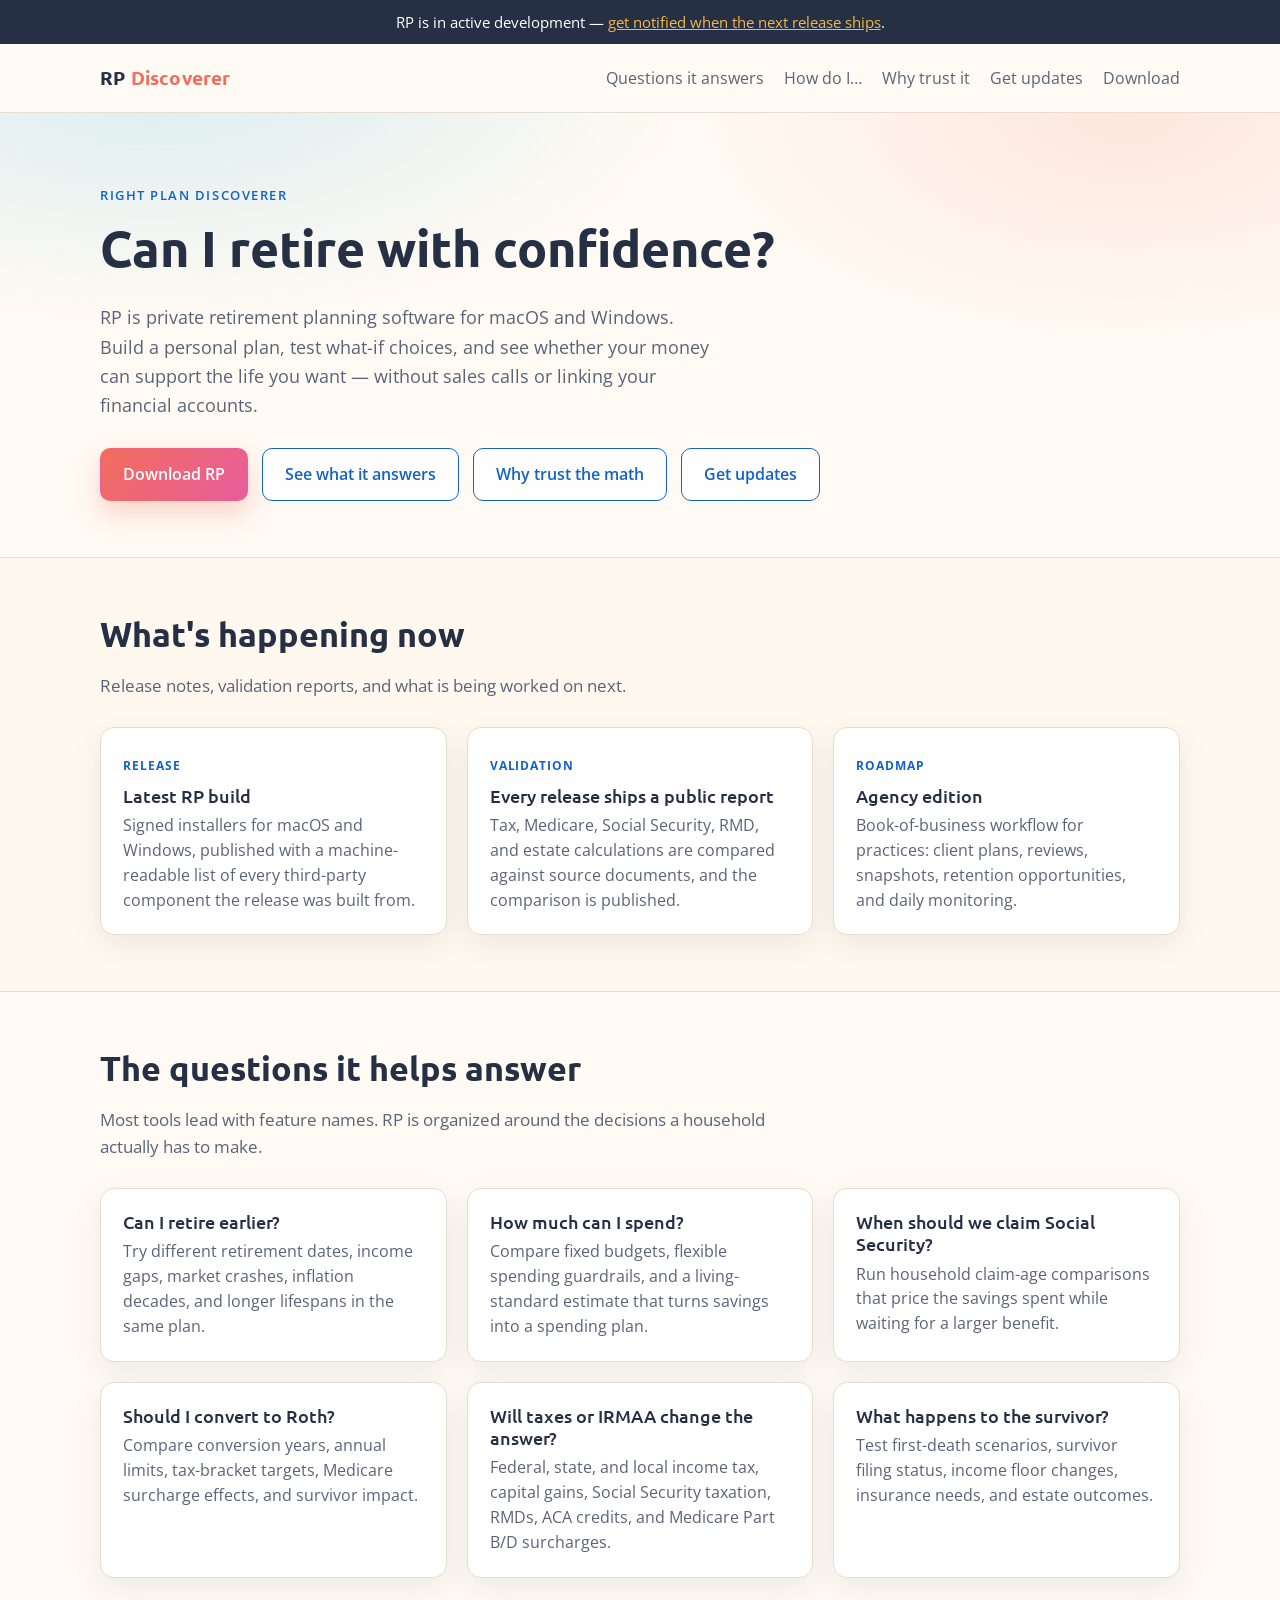
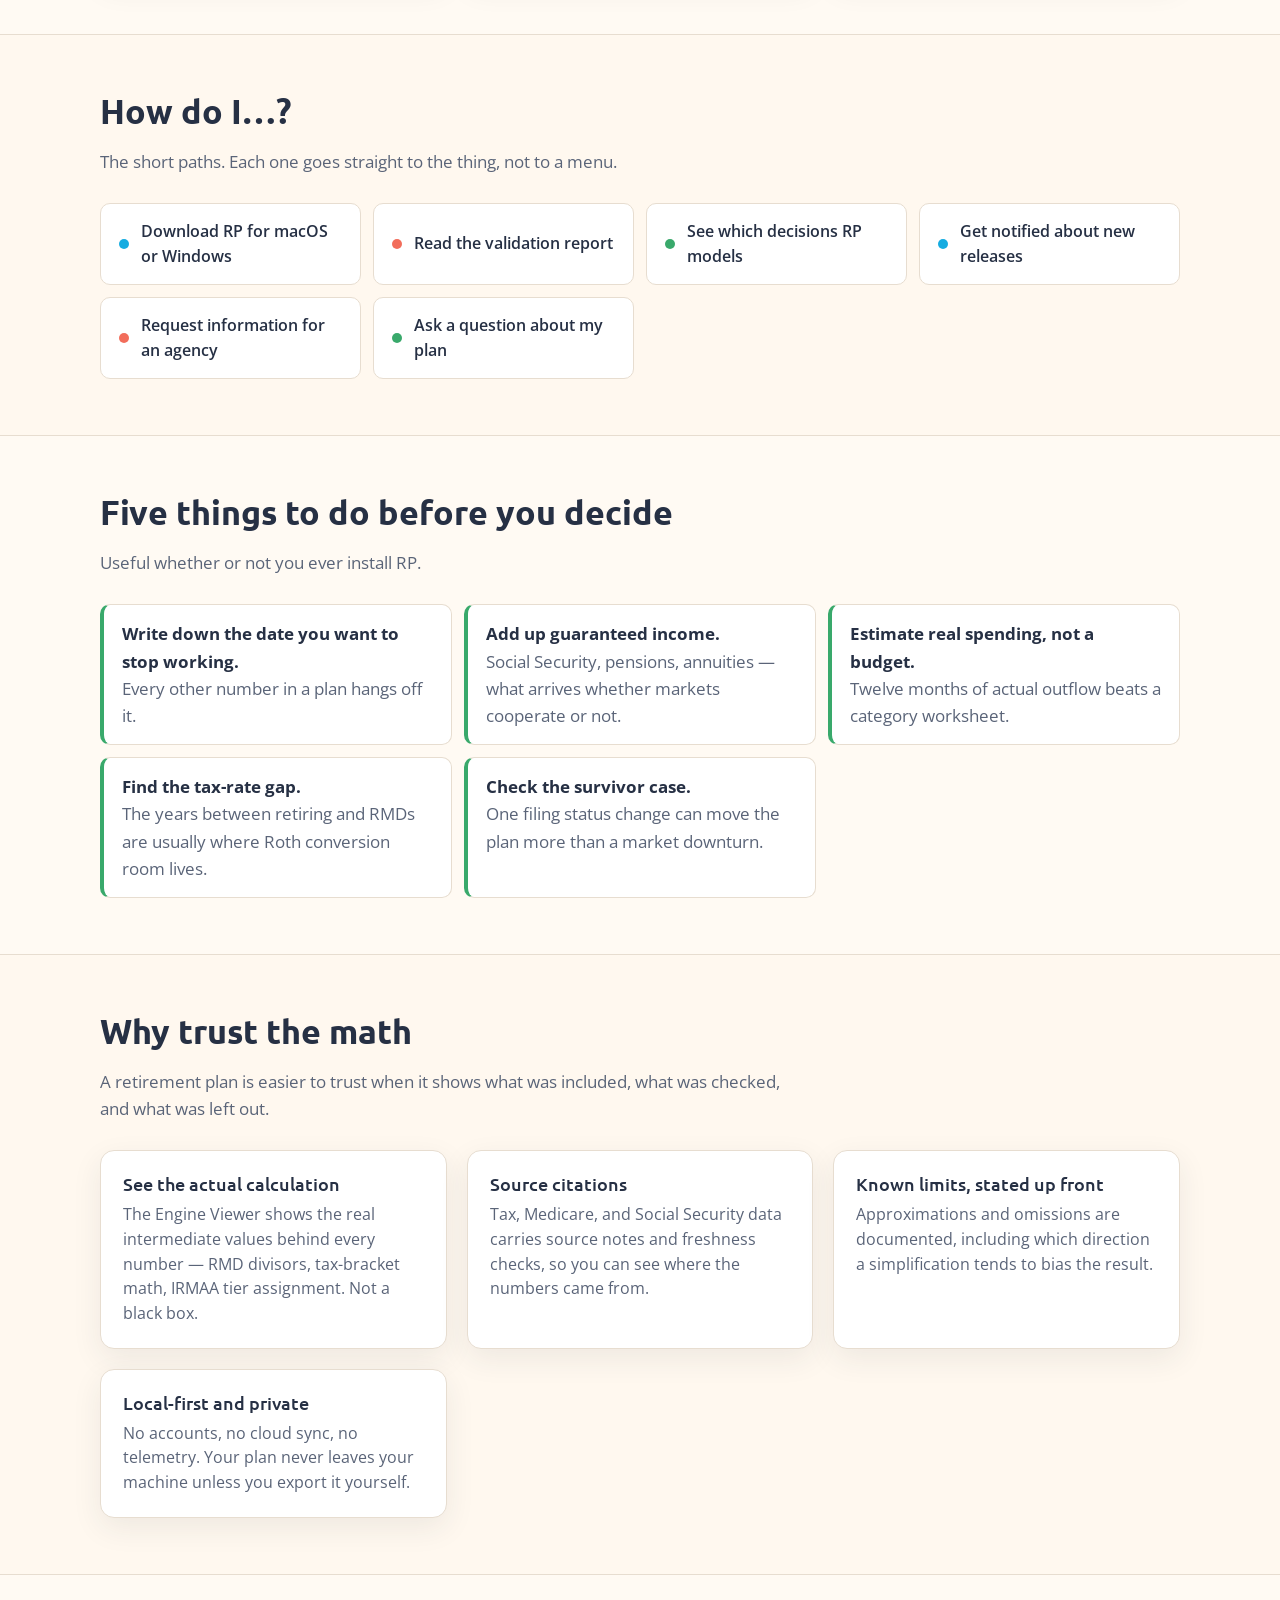
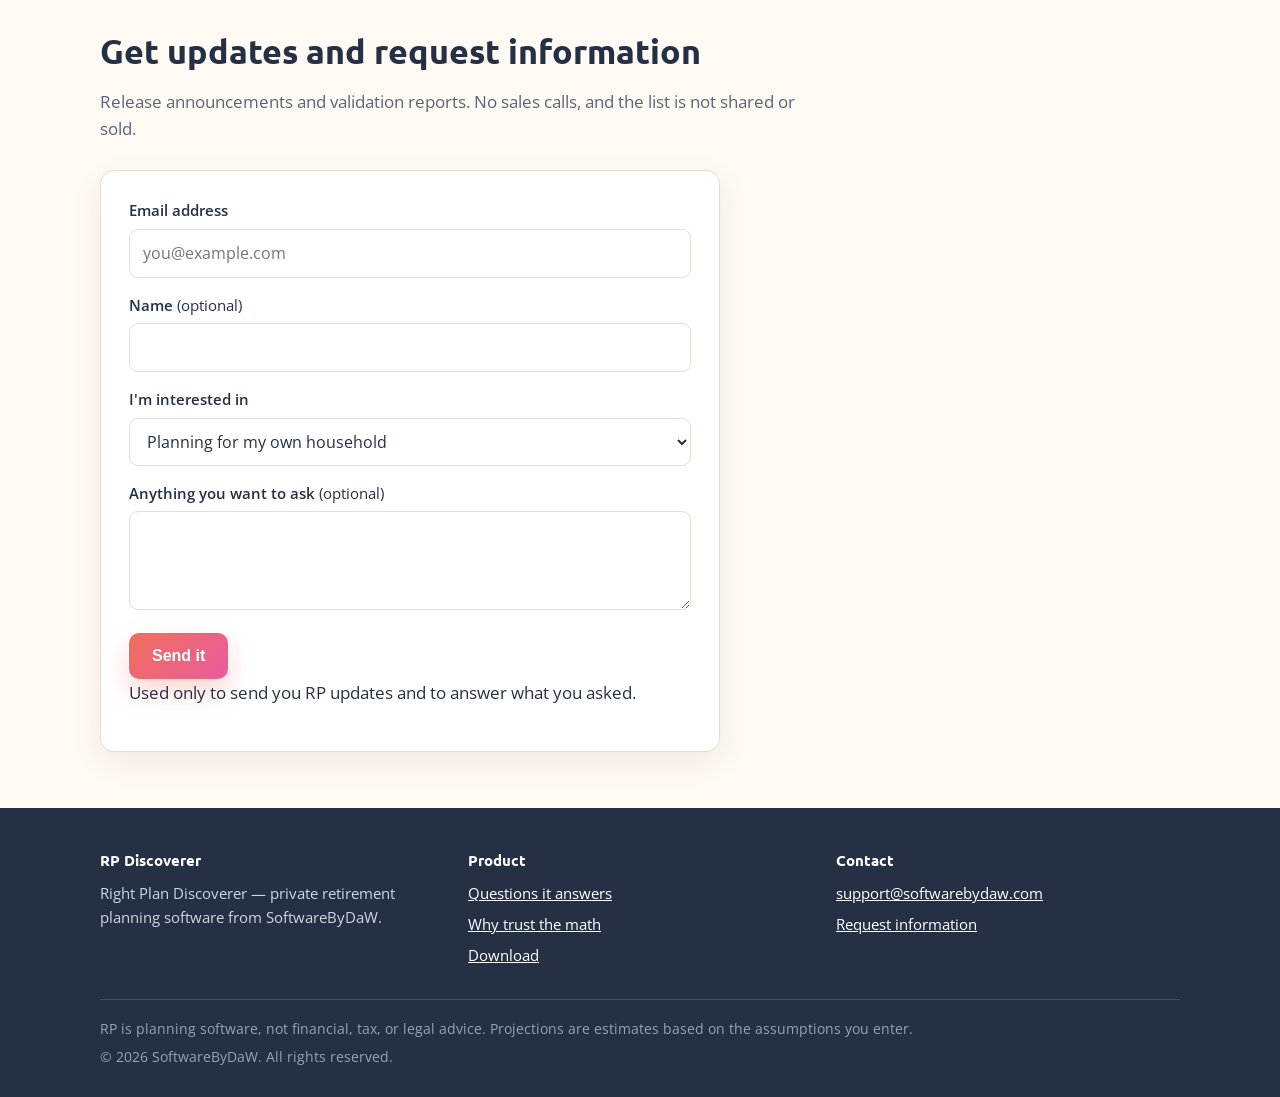
==== src/index.html @ 7da1690f "Initial site for rpdiscoverer.com Static site for RP (Right Plan Discoverer), deployed to AWS Amplif" ====
<!doctype html>
<html lang="en">

<head>
    <meta charset="utf-8">
    <meta name="viewport" content="width=device-width, initial-scale=1">
    <title>RP Discoverer — Find the right retirement plan for you</title>
    <meta name="description"
        content="RP (Right Plan Discoverer) is private, local-first retirement planning software for macOS and Windows. Test Social Security timing, Roth conversions, taxes, Medicare costs, and survivor scenarios without linking your financial accounts.">
    <link rel="canonical" href="https://www.rpdiscoverer.com/">

    <meta property="og:type" content="website">
    <meta property="og:title" content="RP Discoverer — Find the right retirement plan for you">
    <meta property="og:description"
        content="Private, local-first retirement planning software. Build the plan yourself, test the decisions that move it, and keep your data on your own machine.">
    <meta property="og:url" content="https://www.rpdiscoverer.com/">

    <link rel="icon" href="favicon.svg" type="image/svg+xml">
    <link rel="preconnect" href="https://fonts.googleapis.com">
    <link rel="preconnect" href="https://fonts.gstatic.com" crossorigin>
    <link href="https://fonts.googleapis.com/css2?family=Open+Sans:wght@400;600&family=Ubuntu:wght@500;700&display=swap"
        rel="stylesheet">
    <link rel="stylesheet" href="css/site.css">
</head>

<body>
    <!-- Announcement bar. Mirrors the "what matters right now" strip on the
         reference hub site; edit or delete the whole element when there is
         nothing timely to say. -->
    <div class="announce">
        RP is in active development —
        <a href="#updates">get notified when the next release ships</a>.
    </div>

    <header class="site-header">
        <div class="wrap">
            <a class="brand" href="/">RP <span>Discoverer</span></a>
            <nav class="site-nav" aria-label="Main">
                <a href="#questions">Questions it answers</a>
                <a href="#how">How do I…</a>
                <a href="#trust">Why trust it</a>
                <a href="#updates">Get updates</a>
                <a href="https://www.softwarebydaw.com/" rel="noopener">Download</a>
            </nav>
        </div>
    </header>

    <main>
        <section class="hero">
            <div class="wrap">
                <p class="kicker">Right Plan Discoverer</p>
                <h1>Can I retire with confidence?</h1>
                <p class="lede">
                    RP is private retirement planning software for macOS and Windows. Build a
                    personal plan, test what-if choices, and see whether your money can support the
                    life you want — without sales calls or linking your financial accounts.
                </p>
                <div class="cta-row">
                    <a class="btn btn-primary" href="https://www.softwarebydaw.com/" rel="noopener">Download RP</a>
                    <a class="btn btn-outline" href="#questions">See what it answers</a>
                    <a class="btn btn-outline" href="#trust">Why trust the math</a>
                    <a class="btn btn-outline" href="#updates">Get updates</a>
                </div>
            </div>
        </section>

        <!-- "What's happening now" — three cards, same role as the news row on
             the reference site. Placeholder copy: replace with real items. -->
        <section id="news" class="alt">
            <div class="wrap">
                <div class="section-head">
                    <h2>What's happening now</h2>
                    <p>Release notes, validation reports, and what is being worked on next.</p>
                </div>
                <div class="grid">
                    <article class="card">
                        <span class="tag">Release</span>
                        <h3>Latest RP build</h3>
                        <p>
                            Signed installers for macOS and Windows, published with a machine-readable
                            list of every third-party component the release was built from.
                        </p>
                    </article>
                    <article class="card">
                        <span class="tag">Validation</span>
                        <h3>Every release ships a public report</h3>
                        <p>
                            Tax, Medicare, Social Security, RMD, and estate calculations are compared
                            against source documents, and the comparison is published.
                        </p>
                    </article>
                    <article class="card">
                        <span class="tag">Roadmap</span>
                        <h3>Agency edition</h3>
                        <p>
                            Book-of-business workflow for practices: client plans, reviews, snapshots,
                            retention opportunities, and daily monitoring.
                        </p>
                    </article>
                </div>
            </div>
        </section>

        <section id="questions">
            <div class="wrap">
                <div class="section-head">
                    <h2>The questions it helps answer</h2>
                    <p>
                        Most tools lead with feature names. RP is organized around the decisions a
                        household actually has to make.
                    </p>
                </div>
                <div class="grid">
                    <article class="card">
                        <h3>Can I retire earlier?</h3>
                        <p>
                            Try different retirement dates, income gaps, market crashes, inflation
                            decades, and longer lifespans in the same plan.
                        </p>
                    </article>
                    <article class="card">
                        <h3>How much can I spend?</h3>
                        <p>
                            Compare fixed budgets, flexible spending guardrails, and a living-standard
                            estimate that turns savings into a spending plan.
                        </p>
                    </article>
                    <article class="card">
                        <h3>When should we claim Social Security?</h3>
                        <p>
                            Run household claim-age comparisons that price the savings spent while
                            waiting for a larger benefit.
                        </p>
                    </article>
                    <article class="card">
                        <h3>Should I convert to Roth?</h3>
                        <p>
                            Compare conversion years, annual limits, tax-bracket targets, Medicare
                            surcharge effects, and survivor impact.
                        </p>
                    </article>
                    <article class="card">
                        <h3>Will taxes or IRMAA change the answer?</h3>
                        <p>
                            Federal, state, and local income tax, capital gains, Social Security
                            taxation, RMDs, ACA credits, and Medicare Part B/D surcharges.
                        </p>
                    </article>
                    <article class="card">
                        <h3>What happens to the survivor?</h3>
                        <p>
                            Test first-death scenarios, survivor filing status, income floor changes,
                            insurance needs, and estate outcomes.
                        </p>
                    </article>
                </div>
            </div>
        </section>

        <!-- Quick action panel, modeled on the reference hub's "How do I…?" grid. -->
        <section id="how" class="alt">
            <div class="wrap">
                <div class="section-head">
                    <h2>How do I…?</h2>
                    <p>The short paths. Each one goes straight to the thing, not to a menu.</p>
                </div>
                <div class="actions">
                    <a class="action" href="https://www.softwarebydaw.com/" rel="noopener">
                        <span class="dot" aria-hidden="true"></span> Download RP for macOS or Windows
                    </a>
                    <a class="action" href="#trust">
                        <span class="dot" aria-hidden="true"></span> Read the validation report
                    </a>
                    <a class="action" href="#questions">
                        <span class="dot" aria-hidden="true"></span> See which decisions RP models
                    </a>
                    <a class="action" href="#updates">
                        <span class="dot" aria-hidden="true"></span> Get notified about new releases
                    </a>
                    <a class="action" href="#updates">
                        <span class="dot" aria-hidden="true"></span> Request information for an agency
                    </a>
                    <a class="action" href="mailto:support@softwarebydaw.com">
                        <span class="dot" aria-hidden="true"></span> Ask a question about my plan
                    </a>
                </div>
            </div>
        </section>

        <section id="start">
            <div class="wrap">
                <div class="section-head">
                    <h2>Five things to do before you decide</h2>
                    <p>Useful whether or not you ever install RP.</p>
                </div>
                <ul class="checklist">
                    <li><strong>Write down the date you want to stop working.</strong> Every other
                        number in a plan hangs off it.</li>
                    <li><strong>Add up guaranteed income.</strong> Social Security, pensions,
                        annuities — what arrives whether markets cooperate or not.</li>
                    <li><strong>Estimate real spending, not a budget.</strong> Twelve months of
                        actual outflow beats a category worksheet.</li>
                    <li><strong>Find the tax-rate gap.</strong> The years between retiring and RMDs
                        are usually where Roth conversion room lives.</li>
                    <li><strong>Check the survivor case.</strong> One filing status change can move
                        the plan more than a market downturn.</li>
                </ul>
            </div>
        </section>

        <section id="trust" class="alt">
            <div class="wrap">
                <div class="section-head">
                    <h2>Why trust the math</h2>
                    <p>
                        A retirement plan is easier to trust when it shows what was included, what was
                        checked, and what was left out.
                    </p>
                </div>
                <div class="grid">
                    <article class="card">
                        <h3>See the actual calculation</h3>
                        <p>
                            The Engine Viewer shows the real intermediate values behind every number —
                            RMD divisors, tax-bracket math, IRMAA tier assignment. Not a black box.
                        </p>
                    </article>
                    <article class="card">
                        <h3>Source citations</h3>
                        <p>
                            Tax, Medicare, and Social Security data carries source notes and freshness
                            checks, so you can see where the numbers came from.
                        </p>
                    </article>
                    <article class="card">
                        <h3>Known limits, stated up front</h3>
                        <p>
                            Approximations and omissions are documented, including which direction a
                            simplification tends to bias the result.
                        </p>
                    </article>
                    <article class="card">
                        <h3>Local-first and private</h3>
                        <p>
                            No accounts, no cloud sync, no telemetry. Your plan never leaves your
                            machine unless you export it yourself.
                        </p>
                    </article>
                </div>
            </div>
        </section>

        <section id="updates">
            <div class="wrap">
                <div class="section-head">
                    <h2>Get updates and request information</h2>
                    <p>
                        Release announcements and validation reports. No sales calls, and the list is
                        not shared or sold.
                    </p>
                </div>

                <form class="signup" id="signup-form" novalidate>
                    <div class="field">
                        <label for="su-email">Email address</label>
                        <input type="email" id="su-email" name="email" autocomplete="email" required
                            placeholder="you@example.com">
                    </div>
                    <div class="field">
                        <label for="su-name">Name <span style="font-weight:400">(optional)</span></label>
                        <input type="text" id="su-name" name="name" autocomplete="name">
                    </div>
                    <div class="field">
                        <label for="su-interest">I'm interested in</label>
                        <select id="su-interest" name="interest">
                            <option value="personal">Planning for my own household</option>
                            <option value="agency">Using RP in an advisory practice</option>
                            <option value="both">Both</option>
                        </select>
                    </div>
                    <div class="field">
                        <label for="su-note">Anything you want to ask <span
                                style="font-weight:400">(optional)</span></label>
                        <textarea id="su-note" name="note" rows="3"></textarea>
                    </div>

                    <!-- Honeypot. Real people never see this; bots fill it in. -->
                    <div class="hp" aria-hidden="true">
                        <label for="su-company">Company</label>
                        <input type="text" id="su-company" name="company" tabindex="-1" autocomplete="off">
                    </div>

                    <button class="btn btn-primary" type="submit">Send it</button>
                    <p class="hint">
                        Used only to send you RP updates and to answer what you asked.
                    </p>
                    <div class="form-status" id="signup-status" role="status" aria-live="polite"></div>
                </form>
            </div>
        </section>
    </main>

    <footer class="site-footer">
        <div class="wrap">
            <div class="cols">
                <div>
                    <h4>RP Discoverer</h4>
                    <p style="margin:0">
                        Right Plan Discoverer — private retirement planning software from
                        SoftwareByDaW.
                    </p>
                </div>
                <div>
                    <h4>Product</h4>
                    <ul>
                        <li><a href="#questions">Questions it answers</a></li>
                        <li><a href="#trust">Why trust the math</a></li>
                        <li><a href="https://www.softwarebydaw.com/" rel="noopener">Download</a></li>
                    </ul>
                </div>
                <div>
                    <h4>Contact</h4>
                    <ul>
                        <li><a href="mailto:support@softwarebydaw.com">support@softwarebydaw.com</a></li>
                        <li><a href="#updates">Request information</a></li>
                    </ul>
                </div>
            </div>
            <div class="legal">
                <p style="margin:0">
                    RP is planning software, not financial, tax, or legal advice. Projections are
                    estimates based on the assumptions you enter.
                </p>
                <p style="margin:6px 0 0">&copy; <span id="year">2026</span> SoftwareByDaW. All rights reserved.</p>
            </div>
        </div>
    </footer>

    <script src="js/config.js"></script>
    <script src="js/site.js"></script>
</body>

</html>
---- src/css/site.css ----
/* RP Discoverer — rpdiscoverer.com
   Single stylesheet, no build step. Palette matches the RP section of
   softwarebydaw.com so the two sites read as one product. */

:root {
    --rp-blue: #1363C6;
    --rp-sky: #15ACE1;
    --rp-coral: #F26D5B;
    --rp-gold: #F2B84B;
    --rp-green: #39A96B;
    --rp-plum: #7C4DFF;
    --rp-ink: #263044;
    --rp-muted: #5A6478;
    --rp-soft: #FFF8EF;
    --rp-page: #fffaf3;
    --rp-line: #e7ddd0;
    --rp-card: #ffffff;

    --wrap: 1120px;
    --radius: 14px;
    --shadow: 0 10px 30px rgba(38, 48, 68, .08);
}

* { box-sizing: border-box; }

html { scroll-behavior: smooth; }

body {
    margin: 0;
    background: var(--rp-page);
    color: var(--rp-ink);
    font: 400 17px/1.6 "Open Sans", -apple-system, BlinkMacSystemFont, "Segoe UI", Roboto, Helvetica, Arial, sans-serif;
    -webkit-font-smoothing: antialiased;
}

h1, h2, h3 {
    font-family: Ubuntu, -apple-system, BlinkMacSystemFont, "Segoe UI", Roboto, Helvetica, Arial, sans-serif;
    line-height: 1.2;
    margin: 0 0 .5em;
}

h1 { font-size: clamp(2rem, 4.5vw, 3.1rem); font-weight: 700; }
h2 { font-size: clamp(1.5rem, 3vw, 2.1rem); font-weight: 700; }
h3 { font-size: 1.15rem; font-weight: 500; }

p { margin: 0 0 1em; }

a { color: var(--rp-blue); }

img { max-width: 100%; }

.wrap {
    max-width: var(--wrap);
    margin: 0 auto;
    padding: 0 20px;
}

/* Anchor targets must clear the sticky header. */
section[id] { scroll-margin-top: 96px; }

/* ---------- Announcement bar ---------- */

.announce {
    background: var(--rp-ink);
    color: #fff;
    font-size: .95rem;
    text-align: center;
    padding: 10px 20px;
}

.announce a { color: var(--rp-gold); }

/* ---------- Header ---------- */

.site-header {
    position: sticky;
    top: 0;
    z-index: 20;
    background: rgba(255, 250, 243, .94);
    backdrop-filter: blur(8px);
    border-bottom: 1px solid var(--rp-line);
}

.site-header .wrap {
    display: flex;
    align-items: center;
    gap: 24px;
    min-height: 68px;
}

.brand {
    font-family: Ubuntu, sans-serif;
    font-weight: 700;
    font-size: 1.2rem;
    color: var(--rp-ink);
    text-decoration: none;
    letter-spacing: .01em;
}

.brand span { color: var(--rp-coral); }

.site-nav {
    margin-left: auto;
    display: flex;
    flex-wrap: wrap;
    gap: 20px;
    align-items: center;
}

.site-nav a {
    color: var(--rp-muted);
    text-decoration: none;
    font-size: .97rem;
}

.site-nav a:hover { color: var(--rp-blue); }

/* ---------- Buttons ---------- */

.btn {
    display: inline-block;
    padding: 13px 22px;
    border-radius: 10px;
    font-weight: 600;
    font-size: 1rem;
    text-decoration: none;
    border: 1px solid transparent;
    cursor: pointer;
    transition: transform .12s ease, box-shadow .12s ease;
}

.btn:hover { transform: translateY(-1px); }

.btn-primary {
    background: linear-gradient(135deg, var(--rp-coral), #E85D9E);
    color: #fff;
    box-shadow: 0 12px 26px rgba(242, 109, 91, .28);
}

.btn-outline {
    background: rgba(255, 255, 255, .9);
    border-color: var(--rp-blue);
    color: var(--rp-blue);
}

.btn-outline:hover { background: #eaf5ff; }

/* ---------- Hero ---------- */

.hero {
    padding: 72px 0 56px;
    background:
        radial-gradient(900px 420px at 12% -10%, rgba(21, 172, 225, .16), transparent 60%),
        radial-gradient(720px 380px at 88% 0%, rgba(242, 109, 91, .14), transparent 60%);
}

.hero .lede {
    font-size: 1.15rem;
    color: var(--rp-muted);
    max-width: 62ch;
}

.hero .kicker {
    text-transform: uppercase;
    letter-spacing: .12em;
    font-size: .8rem;
    font-weight: 600;
    color: var(--rp-blue);
    margin-bottom: 12px;
}

.cta-row {
    display: flex;
    flex-wrap: wrap;
    gap: 14px;
    margin-top: 28px;
}

/* ---------- Generic section ---------- */

section { padding: 56px 0; }

.section-head { max-width: 70ch; margin-bottom: 28px; }

.section-head p { color: var(--rp-muted); margin-bottom: 0; }

.alt { background: var(--rp-soft); border-block: 1px solid var(--rp-line); }

/* ---------- Card grids ---------- */

.grid {
    display: grid;
    gap: 20px;
    grid-template-columns: repeat(auto-fit, minmax(280px, 1fr));
}

.card {
    background: var(--rp-card);
    border: 1px solid var(--rp-line);
    border-radius: var(--radius);
    padding: 22px;
    box-shadow: var(--shadow);
}

.card h3 { margin-bottom: .35em; }

.card p { color: var(--rp-muted); margin-bottom: 0; font-size: .97rem; }

.card .tag {
    display: inline-block;
    font-size: .74rem;
    font-weight: 700;
    letter-spacing: .08em;
    text-transform: uppercase;
    color: var(--rp-blue);
    margin-bottom: 10px;
}

/* ---------- Quick action panel ---------- */

.actions {
    display: grid;
    gap: 12px;
    grid-template-columns: repeat(auto-fit, minmax(250px, 1fr));
}

.action {
    display: flex;
    align-items: center;
    gap: 12px;
    background: var(--rp-card);
    border: 1px solid var(--rp-line);
    border-radius: 10px;
    padding: 15px 18px;
    text-decoration: none;
    color: var(--rp-ink);
    font-weight: 600;
    font-size: .98rem;
    transition: border-color .12s ease, transform .12s ease;
}

.action:hover {
    border-color: var(--rp-blue);
    transform: translateY(-1px);
}

.action .dot {
    width: 10px;
    height: 10px;
    border-radius: 50%;
    background: var(--rp-sky);
    flex: 0 0 auto;
}

.action:nth-child(3n+2) .dot { background: var(--rp-coral); }
.action:nth-child(3n+3) .dot { background: var(--rp-green); }

/* ---------- Checklist ---------- */

.checklist {
    list-style: none;
    padding: 0;
    margin: 0;
    display: grid;
    gap: 12px;
    grid-template-columns: repeat(auto-fit, minmax(300px, 1fr));
}

.checklist li {
    background: var(--rp-card);
    border: 1px solid var(--rp-line);
    border-left: 4px solid var(--rp-green);
    border-radius: 10px;
    padding: 15px 18px;
    color: var(--rp-muted);
}

.checklist strong { color: var(--rp-ink); display: block; }

/* ---------- Signup ---------- */

.signup {
    background: var(--rp-card);
    border: 1px solid var(--rp-line);
    border-radius: var(--radius);
    padding: 28px;
    box-shadow: var(--shadow);
    max-width: 620px;
}

.field { margin-bottom: 16px; }

.field label {
    display: block;
    font-weight: 600;
    font-size: .92rem;
    margin-bottom: 6px;
}

.field input,
.field select,
.field textarea {
    width: 100%;
    padding: 11px 13px;
    border: 1px solid var(--rp-line);
    border-radius: 9px;
    font: inherit;
    font-size: .97rem;
    background: #fff;
    color: var(--rp-ink);
}

.field input:focus,
.field select:focus,
.field textarea:focus {
    outline: 2px solid var(--rp-sky);
    outline-offset: 1px;
    border-color: var(--rp-sky);
}

.field .hint {
    font-size: .85rem;
    color: var(--rp-muted);
    margin: 6px 0 0;
}

/* Honeypot: hidden from people, visible to naive bots. */
.hp {
    position: absolute;
    left: -9999px;
    width: 1px;
    height: 1px;
    overflow: hidden;
}

.form-status {
    margin-top: 14px;
    padding: 12px 14px;
    border-radius: 9px;
    font-size: .95rem;
    display: none;
}

.form-status.show { display: block; }
.form-status.ok { background: #E8F5E9; color: #2E7D32; }
.form-status.err { background: #FDECEA; color: #B71C1C; }
.form-status.info { background: #EEF4FF; color: #1F4C96; }

/* ---------- Footer ---------- */

.site-footer {
    background: var(--rp-ink);
    color: #cfd6e4;
    padding: 40px 0 30px;
    font-size: .93rem;
}

.site-footer a { color: #fff; }

.site-footer .cols {
    display: grid;
    gap: 24px;
    grid-template-columns: repeat(auto-fit, minmax(220px, 1fr));
    margin-bottom: 24px;
}

.site-footer h4 {
    font-family: Ubuntu, sans-serif;
    color: #fff;
    font-size: .95rem;
    margin: 0 0 10px;
}

.site-footer ul { list-style: none; padding: 0; margin: 0; }

.site-footer li { margin-bottom: 7px; }

.legal {
    border-top: 1px solid rgba(255, 255, 255, .14);
    padding-top: 18px;
    color: #97a2b6;
    font-size: .85rem;
}

@media (prefers-reduced-motion: reduce) {
    html { scroll-behavior: auto; }
    .btn:hover, .action:hover { transform: none; }
}
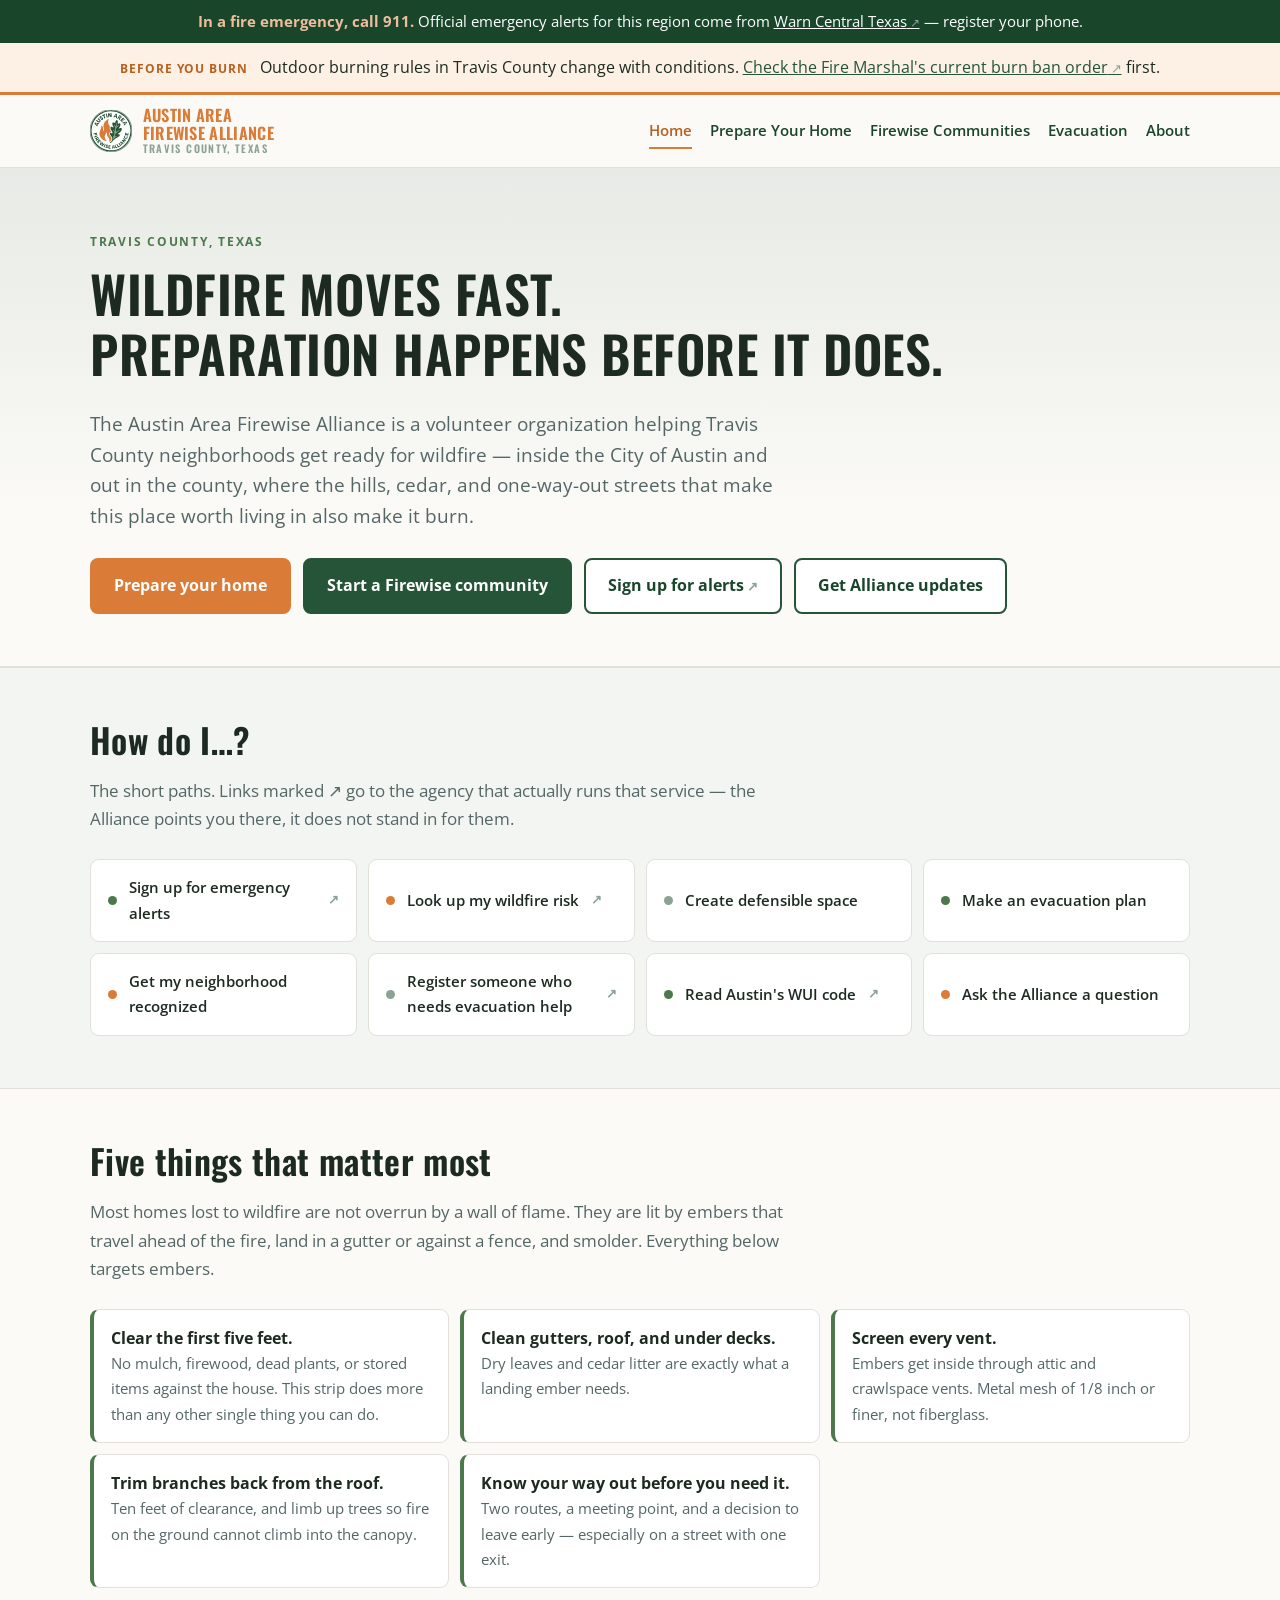
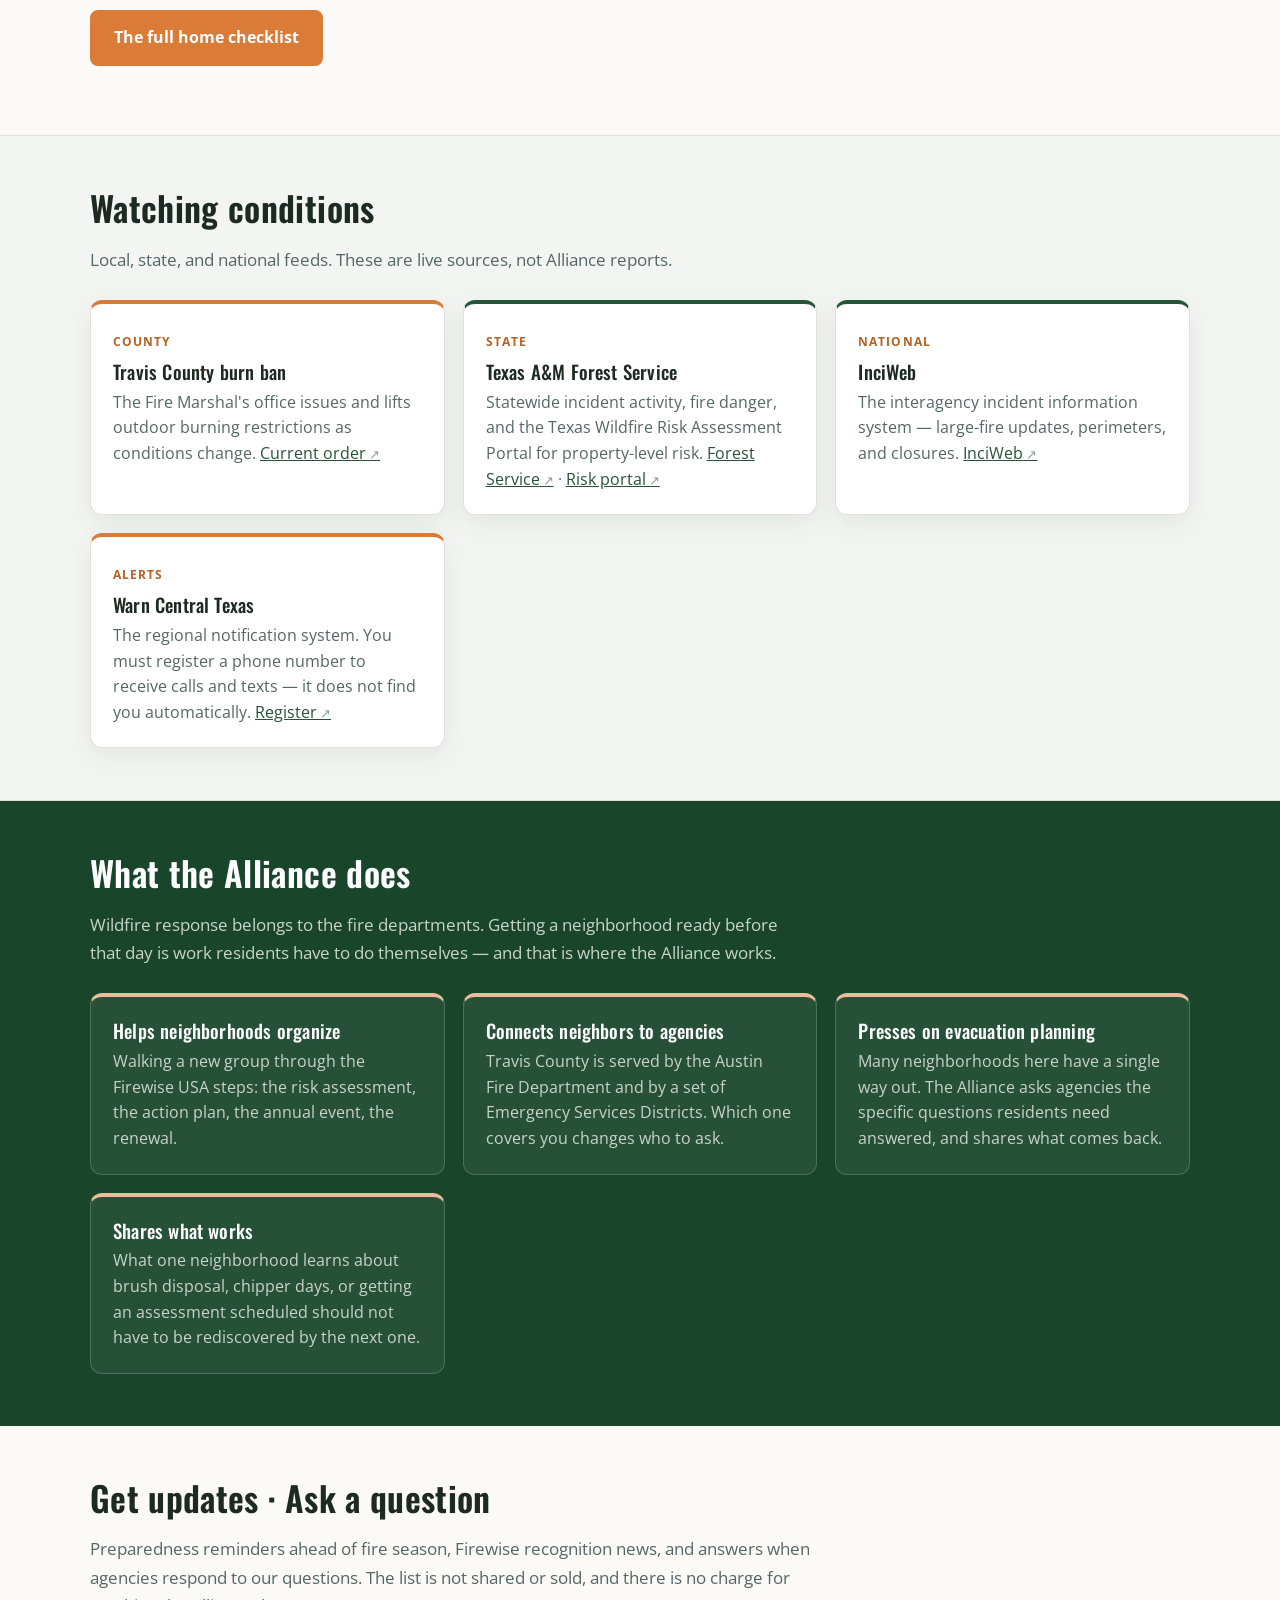
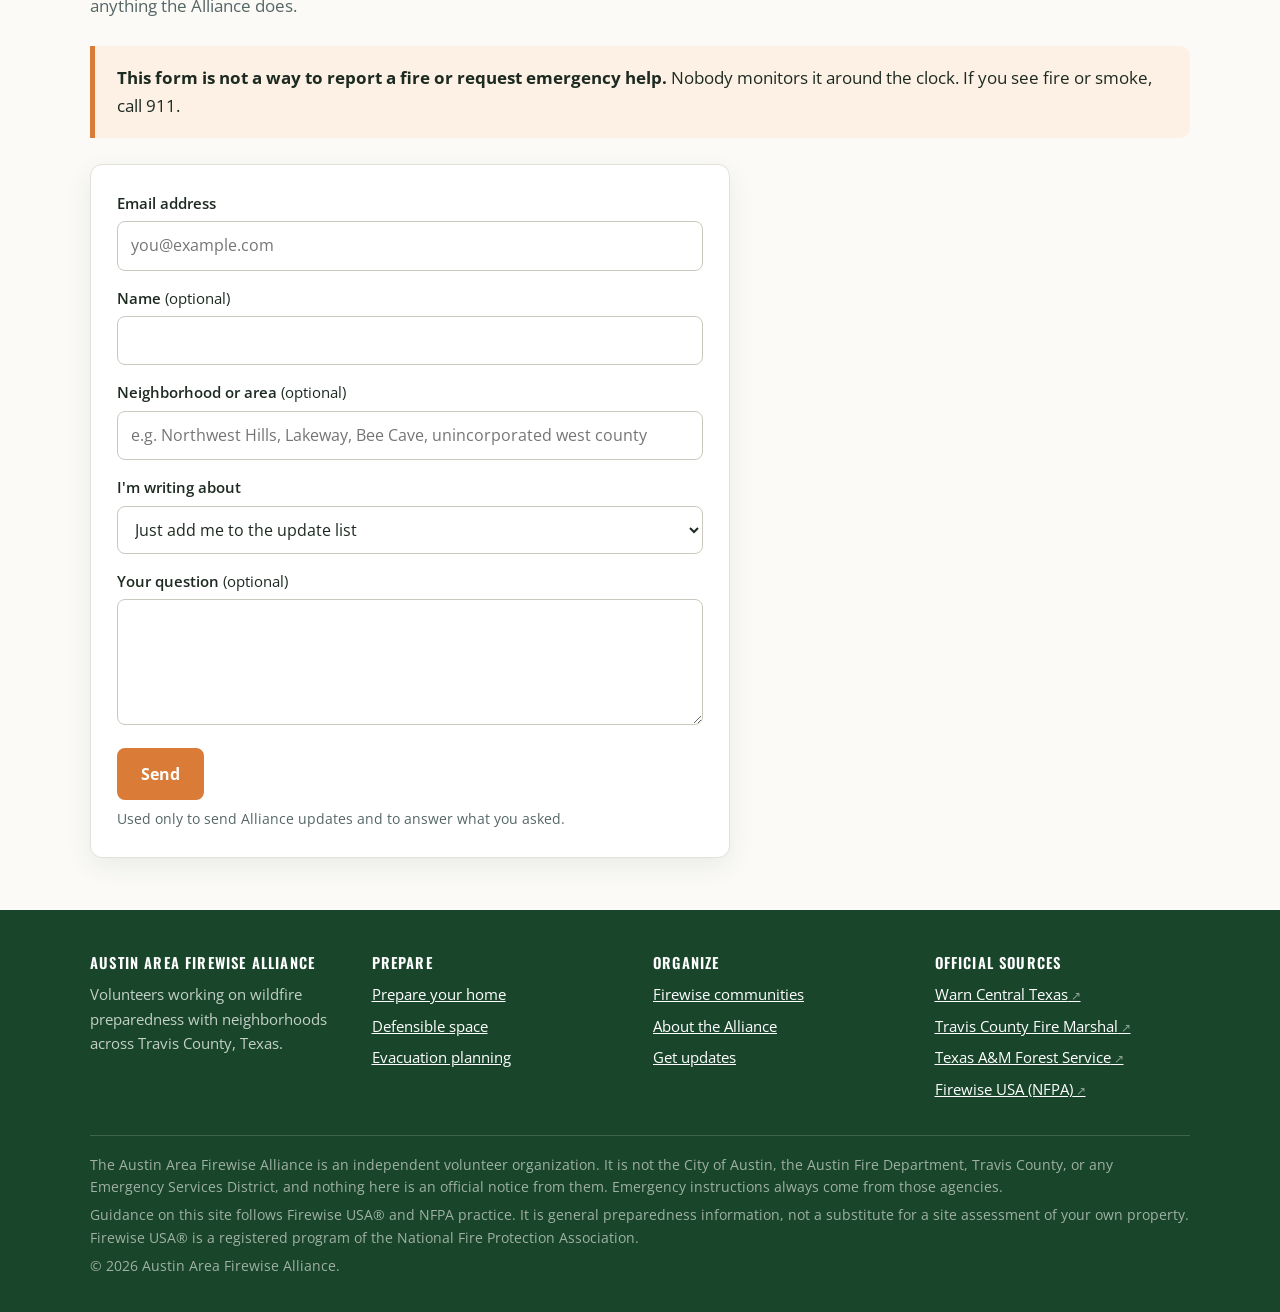
==== commit f9549dc2: "Rebuild site as the Austin Area Firewise Alliance Replaces the initial placeholder content entirely." ====
--- a/src/index.html
+++ b/src/index.html
@@ -4,43 +4,63 @@
 <head>
     <meta charset="utf-8">
     <meta name="viewport" content="width=device-width, initial-scale=1">
-    <title>RP Discoverer — Find the right retirement plan for you</title>
+    <title>Austin Area Firewise Alliance — Wildfire preparedness across Travis County</title>
     <meta name="description"
-        content="RP (Right Plan Discoverer) is private, local-first retirement planning software for macOS and Windows. Test Social Security timing, Roth conversions, taxes, Medicare costs, and survivor scenarios without linking your financial accounts.">
+        content="The Austin Area Firewise Alliance helps Travis County neighborhoods prepare for wildfire: defensible space, home hardening, Firewise USA recognition, and evacuation planning for communities with limited exits.">
     <link rel="canonical" href="https://www.rpdiscoverer.com/">
 
     <meta property="og:type" content="website">
-    <meta property="og:title" content="RP Discoverer — Find the right retirement plan for you">
+    <meta property="og:title" content="Austin Area Firewise Alliance">
     <meta property="og:description"
-        content="Private, local-first retirement planning software. Build the plan yourself, test the decisions that move it, and keep your data on your own machine.">
+        content="Wildfire preparedness for Travis County neighborhoods — defensible space, home hardening, Firewise USA recognition, and evacuation planning.">
     <meta property="og:url" content="https://www.rpdiscoverer.com/">
-
-    <link rel="icon" href="favicon.svg" type="image/svg+xml">
+    <meta property="og:image" content="https://www.rpdiscoverer.com/img/aafa-logo.svg">
+
+    <link rel="icon" href="img/aafa-logo.svg" type="image/svg+xml">
     <link rel="preconnect" href="https://fonts.googleapis.com">
     <link rel="preconnect" href="https://fonts.gstatic.com" crossorigin>
-    <link href="https://fonts.googleapis.com/css2?family=Open+Sans:wght@400;600&family=Ubuntu:wght@500;700&display=swap"
+    <link href="https://fonts.googleapis.com/css2?family=Open+Sans:wght@400;600;700&family=Oswald:wght@500;600&display=swap"
         rel="stylesheet">
     <link rel="stylesheet" href="css/site.css">
 </head>
 
 <body>
-    <!-- Announcement bar. Mirrors the "what matters right now" strip on the
-         reference hub site; edit or delete the whole element when there is
-         nothing timely to say. -->
-    <div class="announce">
-        RP is in active development —
-        <a href="#updates">get notified when the next release ships</a>.
+    <!-- The 911 line is first in the DOM on every page. On a wildfire site it
+         outranks the branding, and a screen reader should reach it first. -->
+    <div class="emergency">
+        <strong>In a fire emergency, call 911.</strong>
+        Official emergency alerts for this region come from
+        <a class="ext" href="https://warncentraltexas.org/" rel="noopener">Warn Central Texas</a> — register your phone.
+    </div>
+
+    <!-- Conditions banner. Worded to stay true between updates: burn ban status
+         changes through the year, so this points at the county's live order
+         rather than asserting a status that can go stale on this page. -->
+    <div class="conditions">
+        <div class="wrap">
+            <span class="label">Before you burn</span>
+            <span>
+                Outdoor burning rules in Travis County change with conditions.
+                <a class="ext" href="https://www.traviscountytx.gov/fire-marshal/burn-ban" rel="noopener">
+                    Check the Fire Marshal's current burn ban order</a> first.
+            </span>
+        </div>
     </div>
 
     <header class="site-header">
         <div class="wrap">
-            <a class="brand" href="/">RP <span>Discoverer</span></a>
+            <a class="brand" href="/">
+                <img src="img/aafa-logo.svg" alt="">
+                <span class="brand-text">Austin Area<br>Firewise Alliance
+                    <span>Travis County, Texas</span>
+                </span>
+            </a>
             <nav class="site-nav" aria-label="Main">
-                <a href="#questions">Questions it answers</a>
-                <a href="#how">How do I…</a>
-                <a href="#trust">Why trust it</a>
-                <a href="#updates">Get updates</a>
-                <a href="https://www.softwarebydaw.com/" rel="noopener">Download</a>
+                <a href="/" aria-current="page">Home</a>
+                <a href="prepare-your-home.html">Prepare Your Home</a>
+                <a href="firewise-communities.html">Firewise Communities</a>
+                <a href="evacuation.html">Evacuation</a>
+                <a href="about.html">About</a>
             </nav>
         </div>
     </header>
@@ -48,202 +68,180 @@
     <main>
         <section class="hero">
             <div class="wrap">
-                <p class="kicker">Right Plan Discoverer</p>
-                <h1>Can I retire with confidence?</h1>
+                <p class="kicker">Travis County, Texas</p>
+                <h1>Wildfire moves fast.<br>Preparation happens before it does.</h1>
                 <p class="lede">
-                    RP is private retirement planning software for macOS and Windows. Build a
-                    personal plan, test what-if choices, and see whether your money can support the
-                    life you want — without sales calls or linking your financial accounts.
+                    The Austin Area Firewise Alliance is a volunteer organization helping Travis
+                    County neighborhoods get ready for wildfire — inside the City of Austin and
+                    out in the county, where the hills, cedar, and one-way-out streets that make
+                    this place worth living in also make it burn.
                 </p>
                 <div class="cta-row">
-                    <a class="btn btn-primary" href="https://www.softwarebydaw.com/" rel="noopener">Download RP</a>
-                    <a class="btn btn-outline" href="#questions">See what it answers</a>
-                    <a class="btn btn-outline" href="#trust">Why trust the math</a>
-                    <a class="btn btn-outline" href="#updates">Get updates</a>
-                </div>
-            </div>
-        </section>
-
-        <!-- "What's happening now" — three cards, same role as the news row on
-             the reference site. Placeholder copy: replace with real items. -->
-        <section id="news" class="alt">
-            <div class="wrap">
-                <div class="section-head">
-                    <h2>What's happening now</h2>
-                    <p>Release notes, validation reports, and what is being worked on next.</p>
+                    <a class="btn btn-primary" href="prepare-your-home.html">Prepare your home</a>
+                    <a class="btn btn-green" href="firewise-communities.html">Start a Firewise community</a>
+                    <a class="btn btn-outline ext" href="https://warncentraltexas.org/" rel="noopener">Sign up for alerts</a>
+                    <a class="btn btn-outline" href="#updates">Get Alliance updates</a>
+                </div>
+            </div>
+        </section>
+
+        <section id="how" class="alt">
+            <div class="wrap">
+                <div class="section-head">
+                    <h2>How do I…?</h2>
+                    <p>
+                        The short paths. Links marked ↗ go to the agency that actually runs that
+                        service — the Alliance points you there, it does not stand in for them.
+                    </p>
+                </div>
+                <div class="actions">
+                    <a class="action ext" href="https://warncentraltexas.org/" rel="noopener">
+                        <span class="dot" aria-hidden="true"></span> Sign up for emergency alerts
+                    </a>
+                    <a class="action ext" href="https://www.texaswildfirerisk.com/" rel="noopener">
+                        <span class="dot" aria-hidden="true"></span> Look up my wildfire risk
+                    </a>
+                    <a class="action" href="prepare-your-home.html#zones">
+                        <span class="dot" aria-hidden="true"></span> Create defensible space
+                    </a>
+                    <a class="action" href="evacuation.html">
+                        <span class="dot" aria-hidden="true"></span> Make an evacuation plan
+                    </a>
+                    <a class="action" href="firewise-communities.html">
+                        <span class="dot" aria-hidden="true"></span> Get my neighborhood recognized
+                    </a>
+                    <a class="action ext" href="https://www.tdem.texas.gov/stear" rel="noopener">
+                        <span class="dot" aria-hidden="true"></span> Register someone who needs evacuation help
+                    </a>
+                    <a class="action ext" href="https://austintexas.gov/department/wildland-urban-interface-code"
+                        rel="noopener">
+                        <span class="dot" aria-hidden="true"></span> Read Austin's WUI code
+                    </a>
+                    <a class="action" href="#updates">
+                        <span class="dot" aria-hidden="true"></span> Ask the Alliance a question
+                    </a>
+                </div>
+            </div>
+        </section>
+
+        <section id="five">
+            <div class="wrap">
+                <div class="section-head">
+                    <h2>Five things that matter most</h2>
+                    <p>
+                        Most homes lost to wildfire are not overrun by a wall of flame. They are
+                        lit by embers that travel ahead of the fire, land in a gutter or against a
+                        fence, and smolder. Everything below targets embers.
+                    </p>
+                </div>
+                <ul class="checklist">
+                    <li><strong>Clear the first five feet.</strong> No mulch, firewood, dead
+                        plants, or stored items against the house. This strip does more than any
+                        other single thing you can do.</li>
+                    <li><strong>Clean gutters, roof, and under decks.</strong> Dry leaves and
+                        cedar litter are exactly what a landing ember needs.</li>
+                    <li><strong>Screen every vent.</strong> Embers get inside through attic and
+                        crawlspace vents. Metal mesh of 1/8 inch or finer, not fiberglass.</li>
+                    <li><strong>Trim branches back from the roof.</strong> Ten feet of clearance,
+                        and limb up trees so fire on the ground cannot climb into the canopy.</li>
+                    <li><strong>Know your way out before you need it.</strong> Two routes, a
+                        meeting point, and a decision to leave early — especially on a street with
+                        one exit.</li>
+                </ul>
+                <p style="margin-top:22px">
+                    <a class="btn btn-primary" href="prepare-your-home.html">The full home checklist</a>
+                </p>
+            </div>
+        </section>
+
+        <section id="watch" class="alt">
+            <div class="wrap">
+                <div class="section-head">
+                    <h2>Watching conditions</h2>
+                    <p>Local, state, and national feeds. These are live sources, not Alliance reports.</p>
                 </div>
                 <div class="grid">
-                    <article class="card">
-                        <span class="tag">Release</span>
-                        <h3>Latest RP build</h3>
-                        <p>
-                            Signed installers for macOS and Windows, published with a machine-readable
-                            list of every third-party component the release was built from.
-                        </p>
-                    </article>
-                    <article class="card">
-                        <span class="tag">Validation</span>
-                        <h3>Every release ships a public report</h3>
-                        <p>
-                            Tax, Medicare, Social Security, RMD, and estate calculations are compared
-                            against source documents, and the comparison is published.
-                        </p>
-                    </article>
-                    <article class="card">
-                        <span class="tag">Roadmap</span>
-                        <h3>Agency edition</h3>
-                        <p>
-                            Book-of-business workflow for practices: client plans, reviews, snapshots,
-                            retention opportunities, and daily monitoring.
-                        </p>
-                    </article>
-                </div>
-            </div>
-        </section>
-
-        <section id="questions">
-            <div class="wrap">
-                <div class="section-head">
-                    <h2>The questions it helps answer</h2>
-                    <p>
-                        Most tools lead with feature names. RP is organized around the decisions a
-                        household actually has to make.
+                    <article class="card accent">
+                        <span class="tag">County</span>
+                        <h3>Travis County burn ban</h3>
+                        <p>
+                            The Fire Marshal's office issues and lifts outdoor burning restrictions
+                            as conditions change.
+                            <a class="ext" href="https://www.traviscountytx.gov/fire-marshal/burn-ban"
+                                rel="noopener">Current order</a>
+                        </p>
+                    </article>
+                    <article class="card">
+                        <span class="tag">State</span>
+                        <h3>Texas A&amp;M Forest Service</h3>
+                        <p>
+                            Statewide incident activity, fire danger, and the Texas Wildfire Risk
+                            Assessment Portal for property-level risk.
+                            <a class="ext" href="https://tfsweb.tamu.edu/" rel="noopener">Forest Service</a> ·
+                            <a class="ext" href="https://www.texaswildfirerisk.com/" rel="noopener">Risk portal</a>
+                        </p>
+                    </article>
+                    <article class="card">
+                        <span class="tag">National</span>
+                        <h3>InciWeb</h3>
+                        <p>
+                            The interagency incident information system — large-fire updates,
+                            perimeters, and closures.
+                            <a class="ext" href="https://inciweb.wildfire.gov/" rel="noopener">InciWeb</a>
+                        </p>
+                    </article>
+                    <article class="card accent">
+                        <span class="tag">Alerts</span>
+                        <h3>Warn Central Texas</h3>
+                        <p>
+                            The regional notification system. You must register a phone number to
+                            receive calls and texts — it does not find you automatically.
+                            <a class="ext" href="https://warncentraltexas.org/" rel="noopener">Register</a>
+                        </p>
+                    </article>
+                </div>
+            </div>
+        </section>
+
+        <section id="mission" class="deep">
+            <div class="wrap">
+                <div class="section-head">
+                    <h2>What the Alliance does</h2>
+                    <p>
+                        Wildfire response belongs to the fire departments. Getting a neighborhood
+                        ready before that day is work residents have to do themselves — and that is
+                        where the Alliance works.
                     </p>
                 </div>
                 <div class="grid">
                     <article class="card">
-                        <h3>Can I retire earlier?</h3>
-                        <p>
-                            Try different retirement dates, income gaps, market crashes, inflation
-                            decades, and longer lifespans in the same plan.
-                        </p>
-                    </article>
-                    <article class="card">
-                        <h3>How much can I spend?</h3>
-                        <p>
-                            Compare fixed budgets, flexible spending guardrails, and a living-standard
-                            estimate that turns savings into a spending plan.
-                        </p>
-                    </article>
-                    <article class="card">
-                        <h3>When should we claim Social Security?</h3>
-                        <p>
-                            Run household claim-age comparisons that price the savings spent while
-                            waiting for a larger benefit.
-                        </p>
-                    </article>
-                    <article class="card">
-                        <h3>Should I convert to Roth?</h3>
-                        <p>
-                            Compare conversion years, annual limits, tax-bracket targets, Medicare
-                            surcharge effects, and survivor impact.
-                        </p>
-                    </article>
-                    <article class="card">
-                        <h3>Will taxes or IRMAA change the answer?</h3>
-                        <p>
-                            Federal, state, and local income tax, capital gains, Social Security
-                            taxation, RMDs, ACA credits, and Medicare Part B/D surcharges.
-                        </p>
-                    </article>
-                    <article class="card">
-                        <h3>What happens to the survivor?</h3>
-                        <p>
-                            Test first-death scenarios, survivor filing status, income floor changes,
-                            insurance needs, and estate outcomes.
-                        </p>
-                    </article>
-                </div>
-            </div>
-        </section>
-
-        <!-- Quick action panel, modeled on the reference hub's "How do I…?" grid. -->
-        <section id="how" class="alt">
-            <div class="wrap">
-                <div class="section-head">
-                    <h2>How do I…?</h2>
-                    <p>The short paths. Each one goes straight to the thing, not to a menu.</p>
-                </div>
-                <div class="actions">
-                    <a class="action" href="https://www.softwarebydaw.com/" rel="noopener">
-                        <span class="dot" aria-hidden="true"></span> Download RP for macOS or Windows
-                    </a>
-                    <a class="action" href="#trust">
-                        <span class="dot" aria-hidden="true"></span> Read the validation report
-                    </a>
-                    <a class="action" href="#questions">
-                        <span class="dot" aria-hidden="true"></span> See which decisions RP models
-                    </a>
-                    <a class="action" href="#updates">
-                        <span class="dot" aria-hidden="true"></span> Get notified about new releases
-                    </a>
-                    <a class="action" href="#updates">
-                        <span class="dot" aria-hidden="true"></span> Request information for an agency
-                    </a>
-                    <a class="action" href="mailto:support@softwarebydaw.com">
-                        <span class="dot" aria-hidden="true"></span> Ask a question about my plan
-                    </a>
-                </div>
-            </div>
-        </section>
-
-        <section id="start">
-            <div class="wrap">
-                <div class="section-head">
-                    <h2>Five things to do before you decide</h2>
-                    <p>Useful whether or not you ever install RP.</p>
-                </div>
-                <ul class="checklist">
-                    <li><strong>Write down the date you want to stop working.</strong> Every other
-                        number in a plan hangs off it.</li>
-                    <li><strong>Add up guaranteed income.</strong> Social Security, pensions,
-                        annuities — what arrives whether markets cooperate or not.</li>
-                    <li><strong>Estimate real spending, not a budget.</strong> Twelve months of
-                        actual outflow beats a category worksheet.</li>
-                    <li><strong>Find the tax-rate gap.</strong> The years between retiring and RMDs
-                        are usually where Roth conversion room lives.</li>
-                    <li><strong>Check the survivor case.</strong> One filing status change can move
-                        the plan more than a market downturn.</li>
-                </ul>
-            </div>
-        </section>
-
-        <section id="trust" class="alt">
-            <div class="wrap">
-                <div class="section-head">
-                    <h2>Why trust the math</h2>
-                    <p>
-                        A retirement plan is easier to trust when it shows what was included, what was
-                        checked, and what was left out.
-                    </p>
-                </div>
-                <div class="grid">
-                    <article class="card">
-                        <h3>See the actual calculation</h3>
-                        <p>
-                            The Engine Viewer shows the real intermediate values behind every number —
-                            RMD divisors, tax-bracket math, IRMAA tier assignment. Not a black box.
-                        </p>
-                    </article>
-                    <article class="card">
-                        <h3>Source citations</h3>
-                        <p>
-                            Tax, Medicare, and Social Security data carries source notes and freshness
-                            checks, so you can see where the numbers came from.
-                        </p>
-                    </article>
-                    <article class="card">
-                        <h3>Known limits, stated up front</h3>
-                        <p>
-                            Approximations and omissions are documented, including which direction a
-                            simplification tends to bias the result.
-                        </p>
-                    </article>
-                    <article class="card">
-                        <h3>Local-first and private</h3>
-                        <p>
-                            No accounts, no cloud sync, no telemetry. Your plan never leaves your
-                            machine unless you export it yourself.
+                        <h3>Helps neighborhoods organize</h3>
+                        <p>
+                            Walking a new group through the Firewise USA steps: the risk
+                            assessment, the action plan, the annual event, the renewal.
+                        </p>
+                    </article>
+                    <article class="card">
+                        <h3>Connects neighbors to agencies</h3>
+                        <p>
+                            Travis County is served by the Austin Fire Department and by a set of
+                            Emergency Services Districts. Which one covers you changes who to ask.
+                        </p>
+                    </article>
+                    <article class="card">
+                        <h3>Presses on evacuation planning</h3>
+                        <p>
+                            Many neighborhoods here have a single way out. The Alliance asks
+                            agencies the specific questions residents need answered, and shares
+                            what comes back.
+                        </p>
+                    </article>
+                    <article class="card">
+                        <h3>Shares what works</h3>
+                        <p>
+                            What one neighborhood learns about brush disposal, chipper days, or
+                            getting an assessment scheduled should not have to be rediscovered by
+                            the next one.
                         </p>
                     </article>
                 </div>
@@ -253,10 +251,18 @@
         <section id="updates">
             <div class="wrap">
                 <div class="section-head">
-                    <h2>Get updates and request information</h2>
-                    <p>
-                        Release announcements and validation reports. No sales calls, and the list is
-                        not shared or sold.
+                    <h2>Get updates · Ask a question</h2>
+                    <p>
+                        Preparedness reminders ahead of fire season, Firewise recognition news, and
+                        answers when agencies respond to our questions. The list is not shared or
+                        sold, and there is no charge for anything the Alliance does.
+                    </p>
+                </div>
+
+                <div class="callout">
+                    <p>
+                        <strong>This form is not a way to report a fire or request emergency help.</strong>
+                        Nobody monitors it around the clock. If you see fire or smoke, call 911.
                     </p>
                 </div>
 
@@ -271,17 +277,25 @@
                         <input type="text" id="su-name" name="name" autocomplete="name">
                     </div>
                     <div class="field">
-                        <label for="su-interest">I'm interested in</label>
+                        <label for="su-area">Neighborhood or area <span
+                                style="font-weight:400">(optional)</span></label>
+                        <input type="text" id="su-area" name="area"
+                            placeholder="e.g. Northwest Hills, Lakeway, Bee Cave, unincorporated west county">
+                    </div>
+                    <div class="field">
+                        <label for="su-interest">I'm writing about</label>
                         <select id="su-interest" name="interest">
-                            <option value="personal">Planning for my own household</option>
-                            <option value="agency">Using RP in an advisory practice</option>
-                            <option value="both">Both</option>
+                            <option value="updates">Just add me to the update list</option>
+                            <option value="firewise">Starting or renewing a Firewise community</option>
+                            <option value="presentation">Requesting a presentation for our group</option>
+                            <option value="evacuation">Evacuation planning in my neighborhood</option>
+                            <option value="volunteer">Volunteering with the Alliance</option>
+                            <option value="other">Something else</option>
                         </select>
                     </div>
                     <div class="field">
-                        <label for="su-note">Anything you want to ask <span
-                                style="font-weight:400">(optional)</span></label>
-                        <textarea id="su-note" name="note" rows="3"></textarea>
+                        <label for="su-note">Your question <span style="font-weight:400">(optional)</span></label>
+                        <textarea id="su-note" name="note" rows="4"></textarea>
                     </div>
 
                     <!-- Honeypot. Real people never see this; bots fill it in. -->
@@ -290,9 +304,9 @@
                         <input type="text" id="su-company" name="company" tabindex="-1" autocomplete="off">
                     </div>
 
-                    <button class="btn btn-primary" type="submit">Send it</button>
+                    <button class="btn btn-primary" type="submit">Send</button>
                     <p class="hint">
-                        Used only to send you RP updates and to answer what you asked.
+                        Used only to send Alliance updates and to answer what you asked.
                     </p>
                     <div class="form-status" id="signup-status" role="status" aria-live="polite"></div>
                 </form>
@@ -304,34 +318,52 @@
         <div class="wrap">
             <div class="cols">
                 <div>
-                    <h4>RP Discoverer</h4>
+                    <h4>Austin Area Firewise Alliance</h4>
                     <p style="margin:0">
-                        Right Plan Discoverer — private retirement planning software from
-                        SoftwareByDaW.
+                        Volunteers working on wildfire preparedness with neighborhoods across
+                        Travis County, Texas.
                     </p>
                 </div>
                 <div>
-                    <h4>Product</h4>
+                    <h4>Prepare</h4>
                     <ul>
-                        <li><a href="#questions">Questions it answers</a></li>
-                        <li><a href="#trust">Why trust the math</a></li>
-                        <li><a href="https://www.softwarebydaw.com/" rel="noopener">Download</a></li>
+                        <li><a href="prepare-your-home.html">Prepare your home</a></li>
+                        <li><a href="prepare-your-home.html#zones">Defensible space</a></li>
+                        <li><a href="evacuation.html">Evacuation planning</a></li>
                     </ul>
                 </div>
                 <div>
-                    <h4>Contact</h4>
+                    <h4>Organize</h4>
                     <ul>
-                        <li><a href="mailto:support@softwarebydaw.com">support@softwarebydaw.com</a></li>
-                        <li><a href="#updates">Request information</a></li>
+                        <li><a href="firewise-communities.html">Firewise communities</a></li>
+                        <li><a href="about.html">About the Alliance</a></li>
+                        <li><a href="#updates">Get updates</a></li>
                     </ul>
                 </div>
+                <div>
+                    <h4>Official sources</h4>
+                    <ul>
+                        <li><a class="ext" href="https://warncentraltexas.org/" rel="noopener">Warn Central Texas</a></li>
+                        <li><a class="ext" href="https://www.traviscountytx.gov/fire-marshal" rel="noopener">Travis County Fire Marshal</a></li>
+                        <li><a class="ext" href="https://tfsweb.tamu.edu/" rel="noopener">Texas A&amp;M Forest Service</a></li>
+                        <li><a class="ext" href="https://www.nfpa.org/firewise" rel="noopener">Firewise USA (NFPA)</a></li>
+                    </ul>
+                </div>
             </div>
             <div class="legal">
-                <p style="margin:0">
-                    RP is planning software, not financial, tax, or legal advice. Projections are
-                    estimates based on the assumptions you enter.
+                <p>
+                    The Austin Area Firewise Alliance is an independent volunteer organization. It
+                    is not the City of Austin, the Austin Fire Department, Travis County, or any
+                    Emergency Services District, and nothing here is an official notice from them.
+                    Emergency instructions always come from those agencies.
                 </p>
-                <p style="margin:6px 0 0">&copy; <span id="year">2026</span> SoftwareByDaW. All rights reserved.</p>
+                <p>
+                    Guidance on this site follows Firewise USA® and NFPA practice. It is general
+                    preparedness information, not a substitute for a site assessment of your own
+                    property. Firewise USA® is a registered program of the National Fire Protection
+                    Association.
+                </p>
+                <p>&copy; <span id="year">2026</span> Austin Area Firewise Alliance.</p>
             </div>
         </div>
     </footer>
--- a/src/css/site.css
+++ b/src/css/site.css
@@ -1,24 +1,33 @@
-/* RP Discoverer — rpdiscoverer.com
-   Single stylesheet, no build step. Palette matches the RP section of
-   softwarebydaw.com so the two sites read as one product. */
+/* Austin Area Firewise Alliance — rpdiscoverer.com
+   Single stylesheet, no build step.
+
+   Palette taken from the AAFA logo: deep green badge, sage ring, orange
+   flame, peach highlight. Orange is reserved for emphasis and action —
+   never for large fields of color, because on a wildfire site an orange
+   block reads as an alert whether or not one is intended. */
 
 :root {
-    --rp-blue: #1363C6;
-    --rp-sky: #15ACE1;
-    --rp-coral: #F26D5B;
-    --rp-gold: #F2B84B;
-    --rp-green: #39A96B;
-    --rp-plum: #7C4DFF;
-    --rp-ink: #263044;
-    --rp-muted: #5A6478;
-    --rp-soft: #FFF8EF;
-    --rp-page: #fffaf3;
-    --rp-line: #e7ddd0;
-    --rp-card: #ffffff;
-
-    --wrap: 1120px;
-    --radius: 14px;
-    --shadow: 0 10px 30px rgba(38, 48, 68, .08);
+    --green-900: #19462b;
+    --green-700: #265438;
+    --green-500: #4c784b;
+    --sage: #8ca295;
+    --sage-200: #d7e0d9;
+    --orange: #da7b37;
+    --orange-dark: #b8601f;
+    --peach: #edbd9b;
+
+    --ink: #1d2a21;
+    --muted: #566;
+    --page: #fbfaf7;
+    --card: #ffffff;
+    --line: #e2e0d8;
+
+    --alert-bg: #FDF0E4;
+    --alert-line: var(--orange);
+
+    --wrap: 1140px;
+    --radius: 12px;
+    --shadow: 0 8px 26px rgba(25, 70, 43, .08);
 }
 
 * { box-sizing: border-box; }
@@ -27,359 +36,535 @@
 
 body {
     margin: 0;
-    background: var(--rp-page);
-    color: var(--rp-ink);
-    font: 400 17px/1.6 "Open Sans", -apple-system, BlinkMacSystemFont, "Segoe UI", Roboto, Helvetica, Arial, sans-serif;
+    background: var(--page);
+    color: var(--ink);
+    font: 400 17px/1.65 "Open Sans", -apple-system, BlinkMacSystemFont, "Segoe UI", Roboto, Helvetica, Arial, sans-serif;
     -webkit-font-smoothing: antialiased;
 }
 
-h1, h2, h3 {
-    font-family: Ubuntu, -apple-system, BlinkMacSystemFont, "Segoe UI", Roboto, Helvetica, Arial, sans-serif;
-    line-height: 1.2;
+h1, h2, h3, h4 {
+    font-family: Oswald, "Arial Narrow", Ubuntu, -apple-system, BlinkMacSystemFont, "Segoe UI", Roboto, Helvetica, Arial, sans-serif;
+    line-height: 1.18;
     margin: 0 0 .5em;
-}
-
-h1 { font-size: clamp(2rem, 4.5vw, 3.1rem); font-weight: 700; }
-h2 { font-size: clamp(1.5rem, 3vw, 2.1rem); font-weight: 700; }
-h3 { font-size: 1.15rem; font-weight: 500; }
+    letter-spacing: .01em;
+}
+
+h1 { font-size: clamp(2.1rem, 4.6vw, 3.2rem); font-weight: 600; text-transform: uppercase; }
+h2 { font-size: clamp(1.55rem, 3vw, 2.15rem); font-weight: 600; }
+h3 { font-size: 1.18rem; font-weight: 500; }
+h4 { font-size: 1rem; font-weight: 600; }
 
 p { margin: 0 0 1em; }
 
-a { color: var(--rp-blue); }
+a { color: var(--green-700); }
+a:hover { color: var(--orange-dark); }
 
 img { max-width: 100%; }
 
-.wrap {
-    max-width: var(--wrap);
-    margin: 0 auto;
-    padding: 0 20px;
-}
-
-/* Anchor targets must clear the sticky header. */
-section[id] { scroll-margin-top: 96px; }
-
-/* ---------- Announcement bar ---------- */
-
-.announce {
-    background: var(--rp-ink);
-    color: #fff;
-    font-size: .95rem;
+.wrap { max-width: var(--wrap); margin: 0 auto; padding: 0 20px; }
+
+section[id] { scroll-margin-top: 92px; }
+
+.sr-only {
+    position: absolute;
+    width: 1px; height: 1px;
+    padding: 0; margin: -1px;
+    overflow: hidden; clip: rect(0 0 0 0);
+    white-space: nowrap; border: 0;
+}
+
+/* ---------- Emergency strip ----------
+   Always first in the DOM. On a wildfire site the 911 line outranks
+   everything else on the page, including the branding. */
+
+.emergency {
+    background: var(--green-900);
+    color: #fff;
+    font-size: .93rem;
     text-align: center;
-    padding: 10px 20px;
-}
-
-.announce a { color: var(--rp-gold); }
+    padding: 9px 20px;
+}
+
+.emergency strong { color: var(--peach); }
+.emergency a { color: #fff; }
+
+/* ---------- Conditions banner ----------
+   Current fire conditions / burn ban. Edit or remove per season. */
+
+.conditions {
+    background: var(--alert-bg);
+    border-bottom: 3px solid var(--alert-line);
+    padding: 12px 20px;
+    font-size: .97rem;
+}
+
+.conditions .wrap {
+    display: flex;
+    gap: 12px;
+    align-items: baseline;
+    flex-wrap: wrap;
+    justify-content: center;
+    text-align: center;
+}
+
+.conditions .label {
+    font-weight: 700;
+    text-transform: uppercase;
+    letter-spacing: .07em;
+    font-size: .78rem;
+    color: var(--orange-dark);
+}
 
 /* ---------- Header ---------- */
 
 .site-header {
     position: sticky;
     top: 0;
-    z-index: 20;
-    background: rgba(255, 250, 243, .94);
+    z-index: 30;
+    background: rgba(251, 250, 247, .96);
     backdrop-filter: blur(8px);
-    border-bottom: 1px solid var(--rp-line);
+    border-bottom: 1px solid var(--line);
 }
 
 .site-header .wrap {
     display: flex;
     align-items: center;
-    gap: 24px;
-    min-height: 68px;
+    gap: 18px;
+    min-height: 72px;
+    flex-wrap: wrap;
 }
 
 .brand {
-    font-family: Ubuntu, sans-serif;
-    font-weight: 700;
-    font-size: 1.2rem;
-    color: var(--rp-ink);
+    display: flex;
+    align-items: center;
+    gap: 11px;
     text-decoration: none;
-    letter-spacing: .01em;
-}
-
-.brand span { color: var(--rp-coral); }
+    color: var(--green-900);
+}
+
+.brand img { height: 42px; width: auto; }
+
+.brand .brand-text {
+    font-family: Oswald, "Arial Narrow", sans-serif;
+    font-weight: 600;
+    text-transform: uppercase;
+    font-size: 1.02rem;
+    line-height: 1.1;
+    letter-spacing: .02em;
+    color: var(--orange);
+}
+
+.brand .brand-text span {
+    display: block;
+    font-size: .66rem;
+    letter-spacing: .13em;
+    color: var(--sage);
+}
 
 .site-nav {
     margin-left: auto;
     display: flex;
     flex-wrap: wrap;
-    gap: 20px;
+    gap: 18px;
     align-items: center;
 }
 
 .site-nav a {
-    color: var(--rp-muted);
+    color: var(--green-900);
     text-decoration: none;
-    font-size: .97rem;
-}
-
-.site-nav a:hover { color: var(--rp-blue); }
+    font-size: .95rem;
+    font-weight: 600;
+    padding: 4px 0;
+    border-bottom: 2px solid transparent;
+}
+
+.site-nav a:hover,
+.site-nav a[aria-current="page"] {
+    color: var(--orange-dark);
+    border-bottom-color: var(--orange);
+}
 
 /* ---------- Buttons ---------- */
 
 .btn {
     display: inline-block;
     padding: 13px 22px;
-    border-radius: 10px;
-    font-weight: 600;
-    font-size: 1rem;
+    border-radius: 8px;
+    font-weight: 700;
+    font-size: .98rem;
     text-decoration: none;
-    border: 1px solid transparent;
+    border: 2px solid transparent;
     cursor: pointer;
-    transition: transform .12s ease, box-shadow .12s ease;
+    font-family: inherit;
+    transition: transform .12s ease, background-color .12s ease;
 }
 
 .btn:hover { transform: translateY(-1px); }
 
 .btn-primary {
-    background: linear-gradient(135deg, var(--rp-coral), #E85D9E);
-    color: #fff;
-    box-shadow: 0 12px 26px rgba(242, 109, 91, .28);
-}
+    background: var(--orange);
+    color: #fff;
+    border-color: var(--orange);
+}
+
+.btn-primary:hover { background: var(--orange-dark); border-color: var(--orange-dark); color: #fff; }
+
+.btn-green {
+    background: var(--green-700);
+    color: #fff;
+    border-color: var(--green-700);
+}
+
+.btn-green:hover { background: var(--green-900); border-color: var(--green-900); color: #fff; }
 
 .btn-outline {
-    background: rgba(255, 255, 255, .9);
-    border-color: var(--rp-blue);
-    color: var(--rp-blue);
-}
-
-.btn-outline:hover { background: #eaf5ff; }
+    background: #fff;
+    border-color: var(--green-700);
+    color: var(--green-900);
+}
+
+.btn-outline:hover { background: var(--sage-200); color: var(--green-900); }
 
 /* ---------- Hero ---------- */
 
 .hero {
-    padding: 72px 0 56px;
+    padding: 64px 0 52px;
     background:
-        radial-gradient(900px 420px at 12% -10%, rgba(21, 172, 225, .16), transparent 60%),
-        radial-gradient(720px 380px at 88% 0%, rgba(242, 109, 91, .14), transparent 60%);
-}
-
-.hero .lede {
-    font-size: 1.15rem;
-    color: var(--rp-muted);
-    max-width: 62ch;
-}
-
-.hero .kicker {
+        linear-gradient(180deg, rgba(140, 162, 149, .18), rgba(251, 250, 247, 0) 70%),
+        var(--page);
+    border-bottom: 1px solid var(--line);
+}
+
+.hero .kicker,
+.page-head .kicker {
     text-transform: uppercase;
-    letter-spacing: .12em;
-    font-size: .8rem;
-    font-weight: 600;
-    color: var(--rp-blue);
-    margin-bottom: 12px;
-}
-
-.cta-row {
-    display: flex;
-    flex-wrap: wrap;
-    gap: 14px;
-    margin-top: 28px;
-}
-
-/* ---------- Generic section ---------- */
-
-section { padding: 56px 0; }
-
-.section-head { max-width: 70ch; margin-bottom: 28px; }
-
-.section-head p { color: var(--rp-muted); margin-bottom: 0; }
-
-.alt { background: var(--rp-soft); border-block: 1px solid var(--rp-line); }
-
-/* ---------- Card grids ---------- */
+    letter-spacing: .14em;
+    font-size: .78rem;
+    font-weight: 700;
+    color: var(--green-500);
+    margin-bottom: 10px;
+}
+
+.hero .lede { font-size: 1.16rem; color: var(--muted); max-width: 64ch; }
+
+.cta-row { display: flex; flex-wrap: wrap; gap: 12px; margin-top: 26px; }
+
+/* Interior page header, smaller than the home hero. */
+.page-head {
+    padding: 44px 0 30px;
+    background: linear-gradient(180deg, rgba(140, 162, 149, .16), rgba(251, 250, 247, 0));
+    border-bottom: 1px solid var(--line);
+}
+
+.page-head h1 { font-size: clamp(1.8rem, 3.6vw, 2.6rem); }
+.page-head p { color: var(--muted); max-width: 68ch; margin-bottom: 0; }
+
+/* ---------- Sections ---------- */
+
+section { padding: 52px 0; }
+
+.section-head { max-width: 72ch; margin-bottom: 26px; }
+.section-head p { color: var(--muted); margin-bottom: 0; }
+
+.alt { background: #f3f5f2; border-block: 1px solid var(--line); }
+.deep { background: var(--green-900); color: #eef2ee; }
+.deep h2, .deep h3 { color: #fff; }
+.deep a { color: var(--peach); }
+.deep .section-head p { color: #c8d4ca; }
+
+/* ---------- Cards ---------- */
 
 .grid {
     display: grid;
-    gap: 20px;
+    gap: 18px;
     grid-template-columns: repeat(auto-fit, minmax(280px, 1fr));
 }
 
+.grid.two { grid-template-columns: repeat(auto-fit, minmax(380px, 1fr)); }
+
 .card {
-    background: var(--rp-card);
-    border: 1px solid var(--rp-line);
+    background: var(--card);
+    border: 1px solid var(--line);
+    border-top: 4px solid var(--green-700);
     border-radius: var(--radius);
     padding: 22px;
     box-shadow: var(--shadow);
 }
 
-.card h3 { margin-bottom: .35em; }
-
-.card p { color: var(--rp-muted); margin-bottom: 0; font-size: .97rem; }
+.card.accent { border-top-color: var(--orange); }
+
+.card h3 { margin-bottom: .4em; }
+.card p:last-child { margin-bottom: 0; }
+.card p { color: var(--muted); font-size: .97rem; }
 
 .card .tag {
     display: inline-block;
-    font-size: .74rem;
+    font-size: .72rem;
     font-weight: 700;
-    letter-spacing: .08em;
+    letter-spacing: .09em;
     text-transform: uppercase;
-    color: var(--rp-blue);
-    margin-bottom: 10px;
-}
-
-/* ---------- Quick action panel ---------- */
+    color: var(--orange-dark);
+    margin-bottom: 9px;
+}
+
+.deep .card {
+    background: rgba(255, 255, 255, .06);
+    border-color: rgba(255, 255, 255, .18);
+    border-top-color: var(--peach);
+    box-shadow: none;
+}
+
+.deep .card p { color: #c8d4ca; }
+
+/* ---------- Quick actions ---------- */
 
 .actions {
     display: grid;
-    gap: 12px;
-    grid-template-columns: repeat(auto-fit, minmax(250px, 1fr));
+    gap: 11px;
+    grid-template-columns: repeat(auto-fit, minmax(255px, 1fr));
 }
 
 .action {
     display: flex;
     align-items: center;
     gap: 12px;
-    background: var(--rp-card);
-    border: 1px solid var(--rp-line);
+    background: var(--card);
+    border: 1px solid var(--line);
+    border-radius: 9px;
+    padding: 15px 17px;
+    text-decoration: none;
+    color: var(--ink);
+    font-weight: 600;
+    font-size: .96rem;
+    transition: border-color .12s ease, transform .12s ease;
+}
+
+.action:hover { border-color: var(--orange); transform: translateY(-1px); color: var(--ink); }
+
+.action .dot {
+    width: 9px; height: 9px;
+    border-radius: 50%;
+    background: var(--green-500);
+    flex: 0 0 auto;
+}
+
+.action:nth-child(3n+2) .dot { background: var(--orange); }
+.action:nth-child(3n+3) .dot { background: var(--sage); }
+
+/* External-link marker, so people know they are leaving the Alliance site
+   for an official source. */
+.ext::after {
+    content: " ↗";
+    font-size: .82em;
+    color: var(--sage);
+}
+
+/* ---------- Zones (defensible space) ---------- */
+
+.zones { display: grid; gap: 16px; grid-template-columns: repeat(auto-fit, minmax(270px, 1fr)); }
+
+.zone {
+    background: var(--card);
+    border: 1px solid var(--line);
+    border-left: 6px solid var(--orange);
     border-radius: 10px;
-    padding: 15px 18px;
-    text-decoration: none;
-    color: var(--rp-ink);
-    font-weight: 600;
-    font-size: .98rem;
-    transition: border-color .12s ease, transform .12s ease;
-}
-
-.action:hover {
-    border-color: var(--rp-blue);
-    transform: translateY(-1px);
-}
-
-.action .dot {
-    width: 10px;
-    height: 10px;
+    padding: 20px;
+}
+
+.zone:nth-child(2) { border-left-color: var(--green-500); }
+.zone:nth-child(3) { border-left-color: var(--sage); }
+
+.zone .dist {
+    font-family: Oswald, sans-serif;
+    font-size: 1.5rem;
+    color: var(--green-900);
+    display: block;
+    margin-bottom: 2px;
+}
+
+.zone ul { margin: 10px 0 0; padding-left: 18px; color: var(--muted); font-size: .95rem; }
+.zone li { margin-bottom: 6px; }
+
+/* ---------- Checklist / steps ---------- */
+
+.checklist { list-style: none; padding: 0; margin: 0; display: grid; gap: 11px; grid-template-columns: repeat(auto-fit, minmax(300px, 1fr)); }
+
+.checklist li {
+    background: var(--card);
+    border: 1px solid var(--line);
+    border-left: 4px solid var(--green-500);
+    border-radius: 9px;
+    padding: 15px 17px;
+    color: var(--muted);
+    font-size: .96rem;
+}
+
+.checklist strong { color: var(--ink); display: block; font-size: 1rem; }
+
+.steps { counter-reset: step; list-style: none; padding: 0; margin: 0; display: grid; gap: 14px; }
+
+.steps li {
+    counter-increment: step;
+    display: grid;
+    grid-template-columns: 42px 1fr;
+    gap: 16px;
+    align-items: start;
+    background: var(--card);
+    border: 1px solid var(--line);
+    border-radius: 10px;
+    padding: 18px 20px;
+}
+
+.steps li::before {
+    content: counter(step);
+    font-family: Oswald, sans-serif;
+    font-size: 1.3rem;
+    color: #fff;
+    background: var(--green-700);
+    width: 34px; height: 34px;
     border-radius: 50%;
-    background: var(--rp-sky);
-    flex: 0 0 auto;
-}
-
-.action:nth-child(3n+2) .dot { background: var(--rp-coral); }
-.action:nth-child(3n+3) .dot { background: var(--rp-green); }
-
-/* ---------- Checklist ---------- */
-
-.checklist {
-    list-style: none;
-    padding: 0;
-    margin: 0;
     display: grid;
-    gap: 12px;
-    grid-template-columns: repeat(auto-fit, minmax(300px, 1fr));
-}
-
-.checklist li {
-    background: var(--rp-card);
-    border: 1px solid var(--rp-line);
-    border-left: 4px solid var(--rp-green);
-    border-radius: 10px;
-    padding: 15px 18px;
-    color: var(--rp-muted);
-}
-
-.checklist strong { color: var(--rp-ink); display: block; }
-
-/* ---------- Signup ---------- */
+    place-items: center;
+}
+
+.steps h3 { margin-bottom: .25em; }
+.steps p { margin-bottom: 0; color: var(--muted); font-size: .96rem; }
+
+/* Ready / Set / Go */
+.rsg { display: grid; gap: 16px; grid-template-columns: repeat(auto-fit, minmax(280px, 1fr)); }
+
+.rsg .stage {
+    border-radius: 12px;
+    padding: 22px;
+    color: #fff;
+}
+
+.rsg .stage h3 {
+    font-size: 1.6rem;
+    text-transform: uppercase;
+    color: #fff;
+    margin-bottom: .3em;
+}
+
+.rsg .ready { background: var(--green-700); }
+.rsg .set { background: var(--orange); }
+.rsg .go { background: #9c2b16; }
+
+.rsg .stage ul { margin: 0; padding-left: 19px; font-size: .96rem; }
+.rsg .stage li { margin-bottom: 7px; }
+
+/* ---------- Callout ---------- */
+
+.callout {
+    background: var(--alert-bg);
+    border-left: 5px solid var(--orange);
+    border-radius: 0 10px 10px 0;
+    padding: 18px 22px;
+    margin: 26px 0;
+}
+
+.callout p:last-child { margin-bottom: 0; }
+.callout h3 { margin-bottom: .35em; }
+
+.callout.plain { background: var(--sage-200); border-left-color: var(--green-700); }
+
+/* ---------- Forms ---------- */
 
 .signup {
-    background: var(--rp-card);
-    border: 1px solid var(--rp-line);
+    background: var(--card);
+    border: 1px solid var(--line);
     border-radius: var(--radius);
-    padding: 28px;
+    padding: 26px;
     box-shadow: var(--shadow);
-    max-width: 620px;
-}
-
-.field { margin-bottom: 16px; }
-
-.field label {
-    display: block;
-    font-weight: 600;
-    font-size: .92rem;
-    margin-bottom: 6px;
-}
+    max-width: 640px;
+}
+
+.field { margin-bottom: 15px; }
+
+.field label { display: block; font-weight: 600; font-size: .92rem; margin-bottom: 6px; }
 
 .field input,
 .field select,
 .field textarea {
     width: 100%;
     padding: 11px 13px;
-    border: 1px solid var(--rp-line);
-    border-radius: 9px;
+    border: 1px solid #c9c9bf;
+    border-radius: 8px;
     font: inherit;
     font-size: .97rem;
     background: #fff;
-    color: var(--rp-ink);
+    color: var(--ink);
 }
 
 .field input:focus,
 .field select:focus,
 .field textarea:focus {
-    outline: 2px solid var(--rp-sky);
+    outline: 2px solid var(--green-500);
     outline-offset: 1px;
-    border-color: var(--rp-sky);
-}
-
-.field .hint {
-    font-size: .85rem;
-    color: var(--rp-muted);
-    margin: 6px 0 0;
-}
+}
+
+.hint { font-size: .86rem; color: var(--muted); margin: 8px 0 0; }
 
 /* Honeypot: hidden from people, visible to naive bots. */
-.hp {
-    position: absolute;
-    left: -9999px;
-    width: 1px;
-    height: 1px;
-    overflow: hidden;
-}
+.hp { position: absolute; left: -9999px; width: 1px; height: 1px; overflow: hidden; }
 
 .form-status {
     margin-top: 14px;
     padding: 12px 14px;
-    border-radius: 9px;
+    border-radius: 8px;
     font-size: .95rem;
     display: none;
 }
 
 .form-status.show { display: block; }
-.form-status.ok { background: #E8F5E9; color: #2E7D32; }
-.form-status.err { background: #FDECEA; color: #B71C1C; }
-.form-status.info { background: #EEF4FF; color: #1F4C96; }
+.form-status.ok { background: #E4F0E6; color: #1d5b2c; }
+.form-status.err { background: #FBE4E0; color: #8e2412; }
+.form-status.info { background: var(--sage-200); color: var(--green-900); }
 
 /* ---------- Footer ---------- */
 
 .site-footer {
-    background: var(--rp-ink);
-    color: #cfd6e4;
-    padding: 40px 0 30px;
+    background: var(--green-900);
+    color: #c3d0c6;
+    padding: 44px 0 28px;
     font-size: .93rem;
 }
 
 .site-footer a { color: #fff; }
+.site-footer a:hover { color: var(--peach); }
 
 .site-footer .cols {
     display: grid;
-    gap: 24px;
-    grid-template-columns: repeat(auto-fit, minmax(220px, 1fr));
-    margin-bottom: 24px;
+    gap: 26px;
+    grid-template-columns: repeat(auto-fit, minmax(210px, 1fr));
+    margin-bottom: 26px;
 }
 
 .site-footer h4 {
-    font-family: Ubuntu, sans-serif;
-    color: #fff;
-    font-size: .95rem;
-    margin: 0 0 10px;
+    color: #fff;
+    font-size: .92rem;
+    text-transform: uppercase;
+    letter-spacing: .08em;
+    margin: 0 0 11px;
 }
 
 .site-footer ul { list-style: none; padding: 0; margin: 0; }
-
 .site-footer li { margin-bottom: 7px; }
 
 .legal {
-    border-top: 1px solid rgba(255, 255, 255, .14);
+    border-top: 1px solid rgba(255, 255, 255, .16);
     padding-top: 18px;
-    color: #97a2b6;
+    color: #9fb0a4;
     font-size: .85rem;
+}
+
+.legal p { margin: 0 0 6px; }
+
+@media (max-width: 640px) {
+    .site-header .wrap { min-height: 64px; padding-block: 10px; }
+    .site-nav { gap: 14px; width: 100%; margin-left: 0; }
+    .site-nav a { font-size: .88rem; }
+    .brand img { height: 36px; }
 }
 
 @media (prefers-reduced-motion: reduce) {
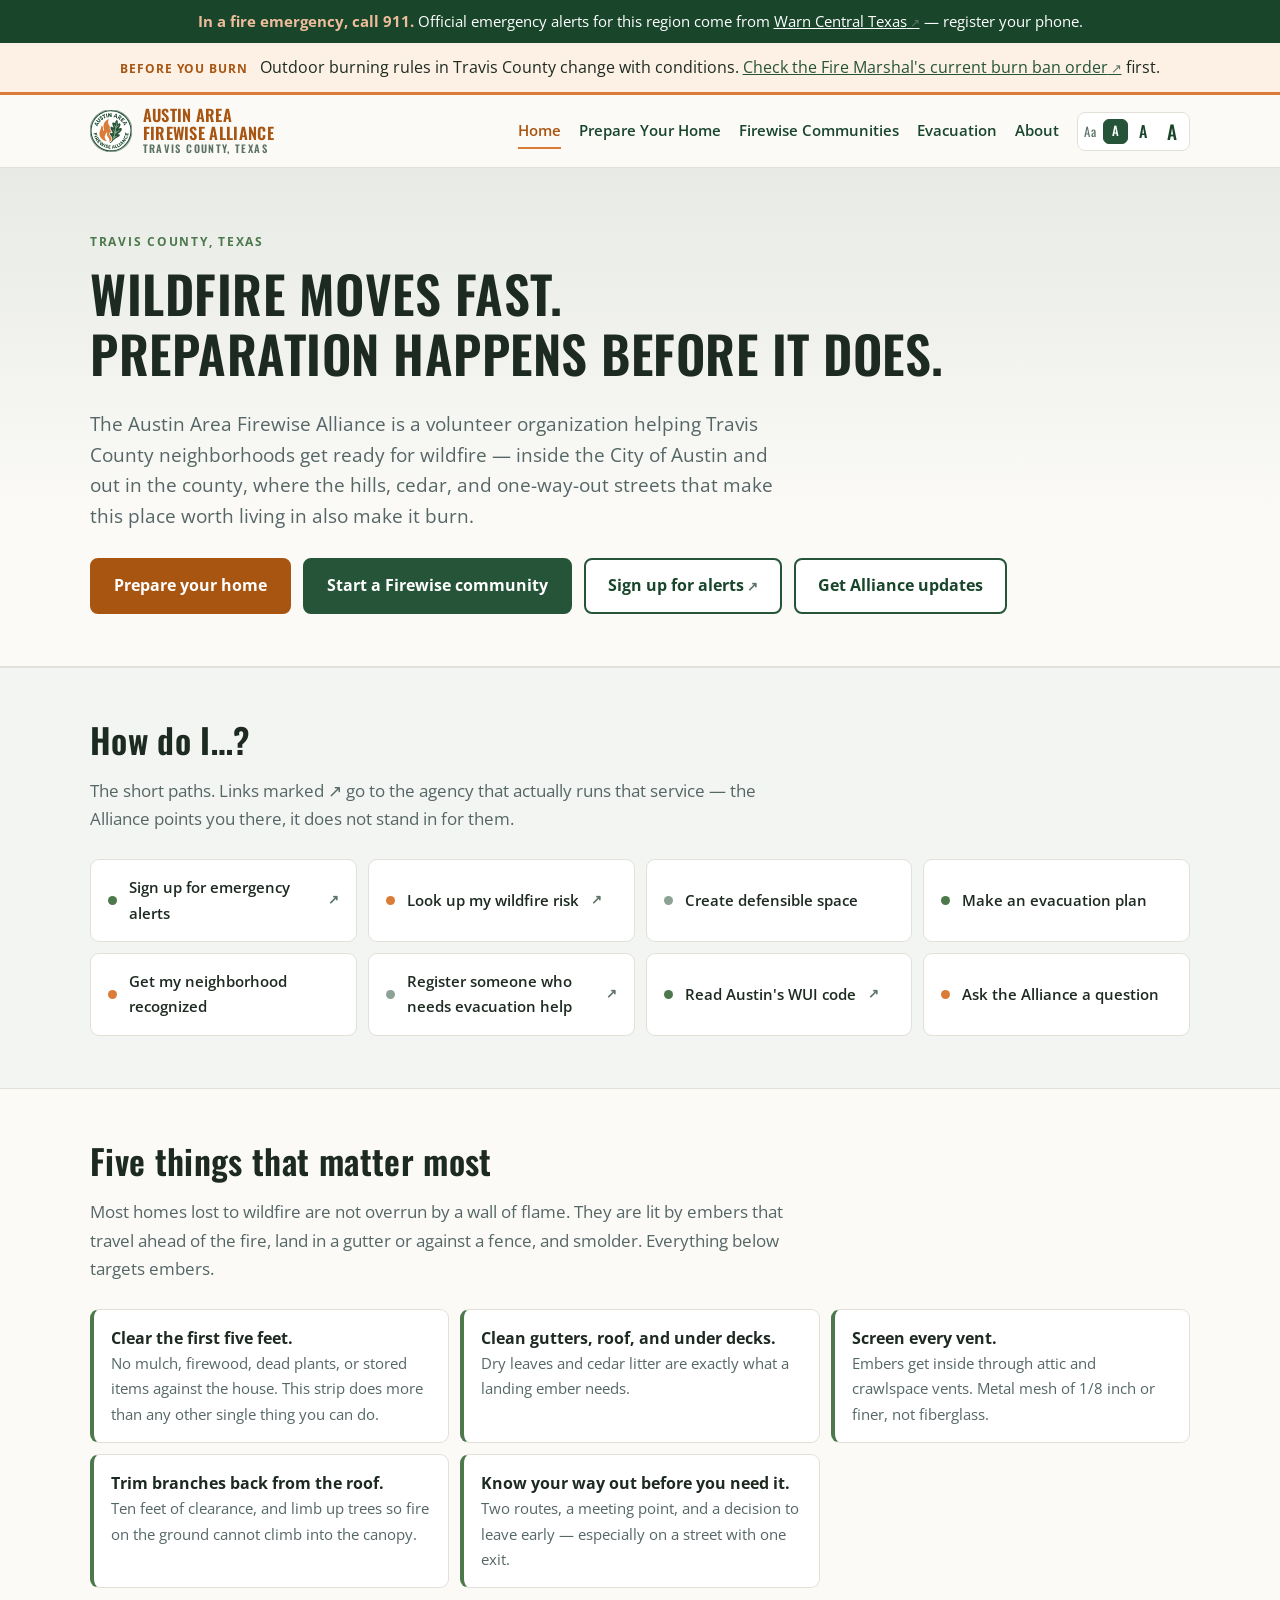
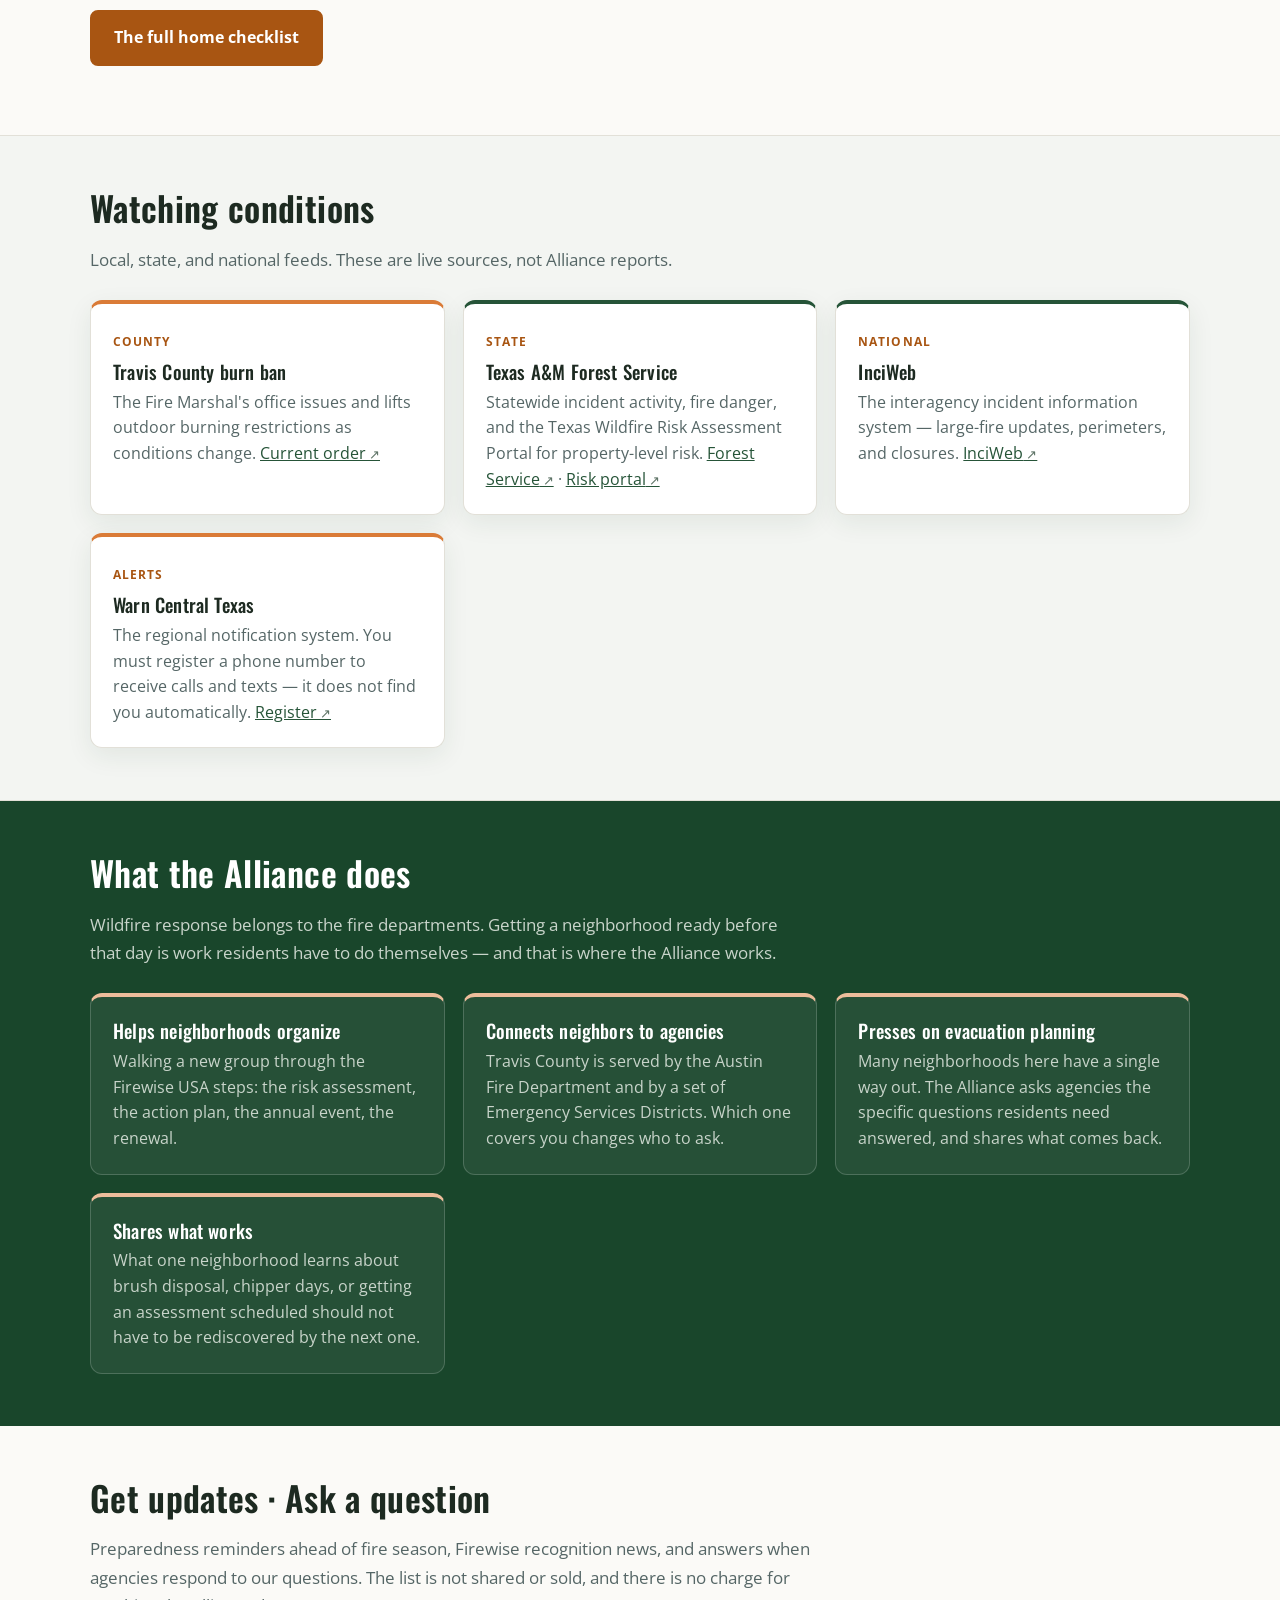
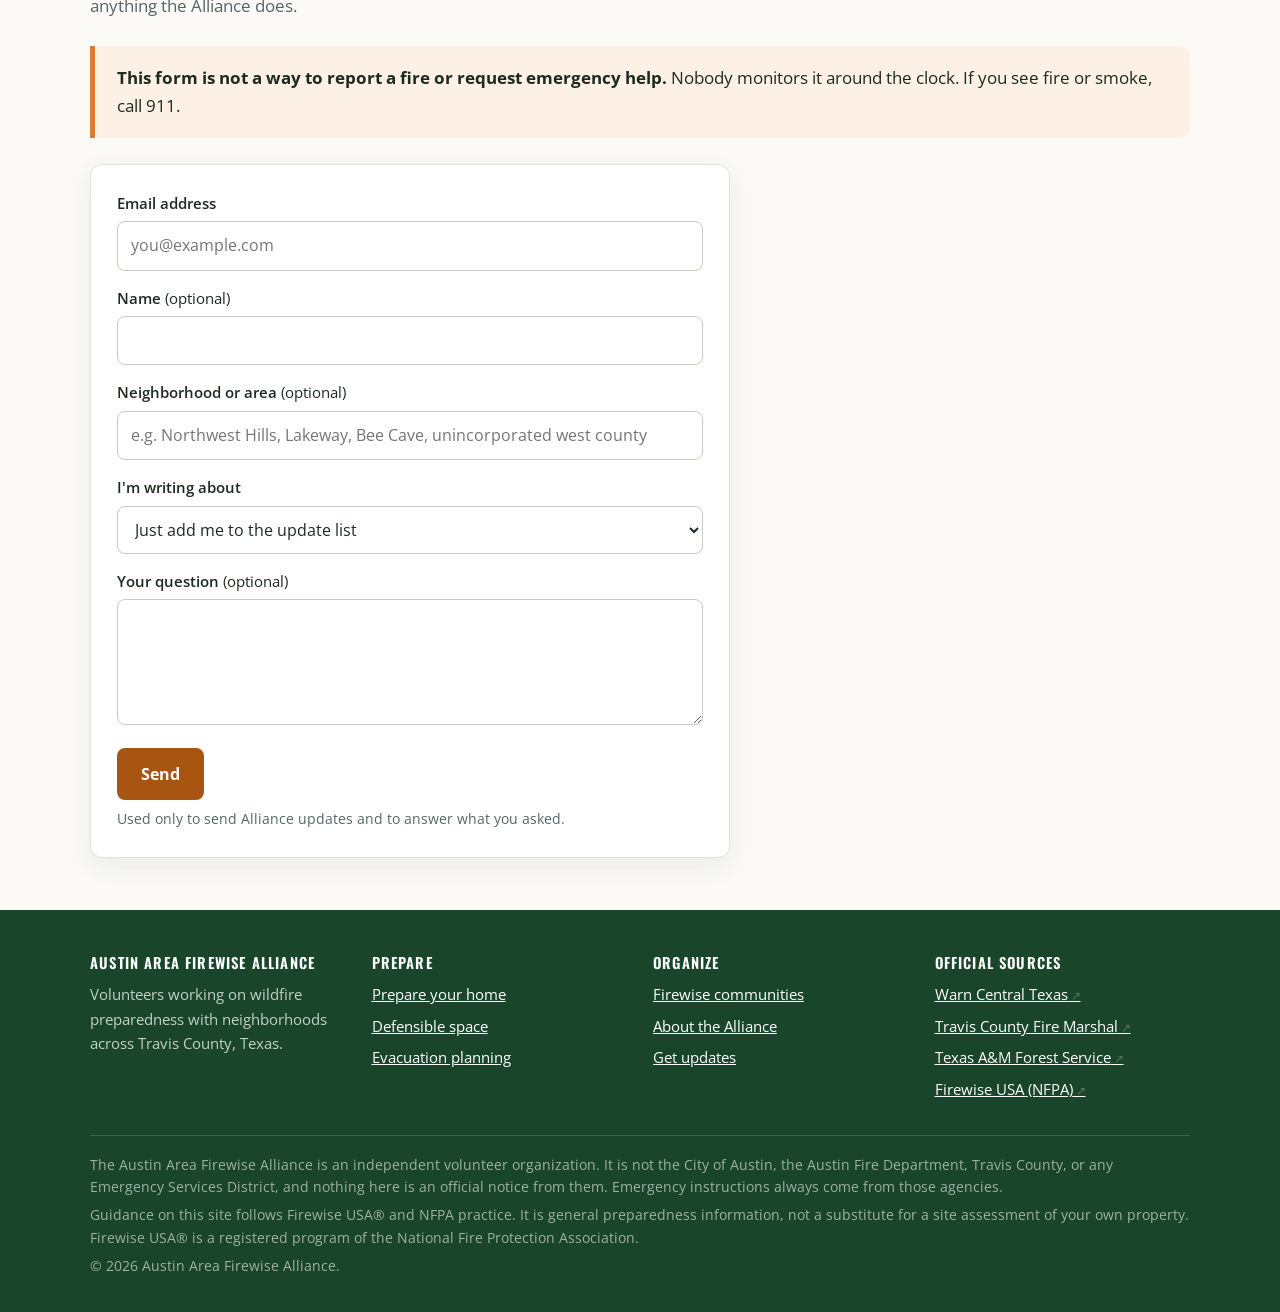
==== commit af4b0d7b: "Accessibility: contrast fixes, keyboard access, and a text size control The audience for this site s" ====
--- a/src/index.html
+++ b/src/index.html
@@ -22,9 +22,17 @@
     <link href="https://fonts.googleapis.com/css2?family=Open+Sans:wght@400;600;700&family=Oswald:wght@500;600&display=swap"
         rel="stylesheet">
     <link rel="stylesheet" href="css/site.css">
+    <script>
+        try {
+            var s = localStorage.getItem("aafa-text-scale");
+            if (s) { document.documentElement.style.setProperty("--text-scale", s); }
+        } catch (e) { /* private mode: fall back to the default size */ }
+    </script>
 </head>
 
 <body>
+    <a class="skip-link" href="#main">Skip to main content</a>
+
     <!-- The 911 line is first in the DOM on every page. On a wildfire site it
          outranks the branding, and a screen reader should reach it first. -->
     <div class="emergency">
@@ -49,23 +57,30 @@
 
     <header class="site-header">
         <div class="wrap">
-            <a class="brand" href="/">
+            <a class="brand" href="index.html">
                 <img src="img/aafa-logo.svg" alt="">
                 <span class="brand-text">Austin Area<br>Firewise Alliance
                     <span>Travis County, Texas</span>
                 </span>
             </a>
             <nav class="site-nav" aria-label="Main">
-                <a href="/" aria-current="page">Home</a>
+                <a href="index.html" aria-current="page">Home</a>
                 <a href="prepare-your-home.html">Prepare Your Home</a>
                 <a href="firewise-communities.html">Firewise Communities</a>
                 <a href="evacuation.html">Evacuation</a>
                 <a href="about.html">About</a>
             </nav>
+
+            <div class="text-size" role="group" aria-label="Text size">
+                <span class="label" aria-hidden="true">Aa</span>
+                <button type="button" class="s1" data-scale="1" aria-pressed="true">A</button>
+                <button type="button" class="s2" data-scale="1.15" aria-pressed="false">A</button>
+                <button type="button" class="s3" data-scale="1.3" aria-pressed="false">A</button>
+            </div>
         </div>
     </header>
 
-    <main>
+    <main id="main" tabindex="-1">
         <section class="hero">
             <div class="wrap">
                 <p class="kicker">Travis County, Texas</p>
--- a/src/css/site.css
+++ b/src/css/site.css
@@ -11,9 +11,16 @@
     --green-700: #265438;
     --green-500: #4c784b;
     --sage: #8ca295;
+    --sage-text: #5c7265;   /* 4.97:1 on the page background; --sage is 2.6:1 */
     --sage-200: #d7e0d9;
+    /* Two oranges on purpose. --orange is the brand tone, used only for
+       decoration: dots, rules, card top-borders, focus rings. It is too light
+       to carry text (white on it is 3.06:1, well under the 4.5:1 AA needs).
+       --orange-dark is the text/action tone: 5.29:1 with white, 4.7:1 on the
+       alert background. Anything with words in it uses the dark one. */
     --orange: #da7b37;
-    --orange-dark: #b8601f;
+    --orange-dark: #a85512;
+    --orange-darker: #8f4409;
     --peach: #edbd9b;
 
     --ink: #1d2a21;
@@ -32,13 +39,21 @@
 
 * { box-sizing: border-box; }
 
-html { scroll-behavior: smooth; }
+/* Root size is the hook the Aa control turns. Everything sized in rem
+   follows it. 100% (not a px value) is deliberate: it inherits whatever the
+   reader has already set as their browser's default font size, so someone who
+   configured that once — often the people who need it most — keeps it, and
+   the Aa control multiplies from there rather than overriding them. */
+html {
+    scroll-behavior: smooth;
+    font-size: calc(100% * var(--text-scale, 1));
+}
 
 body {
     margin: 0;
     background: var(--page);
     color: var(--ink);
-    font: 400 17px/1.65 "Open Sans", -apple-system, BlinkMacSystemFont, "Segoe UI", Roboto, Helvetica, Arial, sans-serif;
+    font: 400 1.0625rem/1.65 "Open Sans", -apple-system, BlinkMacSystemFont, "Segoe UI", Roboto, Helvetica, Arial, sans-serif;
     -webkit-font-smoothing: antialiased;
 }
 
@@ -49,8 +64,8 @@
     letter-spacing: .01em;
 }
 
-h1 { font-size: clamp(2.1rem, 4.6vw, 3.2rem); font-weight: 600; text-transform: uppercase; }
-h2 { font-size: clamp(1.55rem, 3vw, 2.15rem); font-weight: 600; }
+h1 { font-size: clamp(2.1rem, 1.2rem + 2.6vw, 3.2rem); font-weight: 600; text-transform: uppercase; }
+h2 { font-size: clamp(1.55rem, 0.9rem + 1.7vw, 2.15rem); font-weight: 600; }
 h3 { font-size: 1.18rem; font-weight: 500; }
 h4 { font-size: 1rem; font-weight: 600; }
 
@@ -71,6 +86,50 @@
     padding: 0; margin: -1px;
     overflow: hidden; clip: rect(0 0 0 0);
     white-space: nowrap; border: 0;
+}
+
+/* ---------- Keyboard access ----------
+
+   Skip link: every page repeats the emergency strip, the conditions banner,
+   the brand, and five nav links before the content starts. Someone tabbing
+   through — or listening to a screen reader — should not have to walk all of
+   that on every page. Hidden until focused, then it lands in the top-left.
+
+   Focus ring: the browser default is easy to lose against these backgrounds,
+   and it disappears entirely on elements that get a custom background. Using
+   :focus-visible means pointer users never see it and keyboard users always
+   do. Applied globally rather than per-component so a new link added later
+   inherits it without anyone remembering to. */
+
+.skip-link {
+    position: absolute;
+    left: -9999px;
+    top: 0;
+    z-index: 100;
+    background: var(--green-900);
+    color: #fff;
+    padding: 12px 18px;
+    border-radius: 0 0 8px 0;
+    font-weight: 700;
+    text-decoration: none;
+}
+
+.skip-link:focus {
+    left: 0;
+    color: #fff;
+}
+
+:focus-visible {
+    outline: 3px solid var(--orange-dark);
+    outline-offset: 2px;
+    border-radius: 3px;
+}
+
+/* On the dark green sections the dark orange ring is hard to see. */
+.deep :focus-visible,
+.emergency :focus-visible,
+.site-footer :focus-visible {
+    outline-color: var(--peach);
 }
 
 /* ---------- Emergency strip ----------
@@ -151,14 +210,14 @@
     font-size: 1.02rem;
     line-height: 1.1;
     letter-spacing: .02em;
-    color: var(--orange);
+    color: var(--orange-dark);
 }
 
 .brand .brand-text span {
     display: block;
     font-size: .66rem;
     letter-spacing: .13em;
-    color: var(--sage);
+    color: var(--sage-text);
 }
 
 .site-nav {
@@ -182,6 +241,62 @@
 .site-nav a[aria-current="page"] {
     color: var(--orange-dark);
     border-bottom-color: var(--orange);
+}
+
+/* ---------- Text size control ----------
+
+   Browser zoom already does this and does it better. This exists for
+   discoverability: the audience here skews older, and Ctrl+ is not something
+   everyone knows. Three steps rather than a slider, because a slider invites
+   fiddling and every intermediate value is a layout we never checked.
+
+   Each button shows its own effect — the letters are literally sized to what
+   they do — so the control explains itself without instructions. */
+
+.text-size {
+    display: flex;
+    align-items: center;
+    gap: 2px;
+    border: 1px solid var(--line);
+    border-radius: 8px;
+    padding: 3px;
+    background: var(--card);
+}
+
+.text-size .label {
+    font-family: Oswald, "Arial Narrow", sans-serif;
+    font-size: .8rem;
+    color: var(--sage-text);
+    padding: 0 5px 0 3px;
+    letter-spacing: .02em;
+}
+
+.text-size button {
+    font-family: Oswald, "Arial Narrow", sans-serif;
+    font-weight: 500;
+    line-height: 1;
+    color: var(--green-900);
+    background: transparent;
+    border: 1px solid transparent;
+    border-radius: 6px;
+    padding: 5px 8px;
+    cursor: pointer;
+}
+
+.text-size button:hover { background: var(--sage-200); }
+
+.text-size button[aria-pressed="true"] {
+    background: var(--green-700);
+    border-color: var(--green-700);
+    color: #fff;
+}
+
+.text-size .s1 { font-size: .8rem; }
+.text-size .s2 { font-size: 1rem; }
+.text-size .s3 { font-size: 1.2rem; }
+
+@media (max-width: 640px) {
+    .text-size { order: 3; }
 }
 
 /* ---------- Buttons ---------- */
@@ -202,12 +317,12 @@
 .btn:hover { transform: translateY(-1px); }
 
 .btn-primary {
-    background: var(--orange);
-    color: #fff;
-    border-color: var(--orange);
-}
-
-.btn-primary:hover { background: var(--orange-dark); border-color: var(--orange-dark); color: #fff; }
+    background: var(--orange-dark);
+    color: #fff;
+    border-color: var(--orange-dark);
+}
+
+.btn-primary:hover { background: var(--orange-darker); border-color: var(--orange-darker); color: #fff; }
 
 .btn-green {
     background: var(--green-700);
@@ -256,7 +371,7 @@
     border-bottom: 1px solid var(--line);
 }
 
-.page-head h1 { font-size: clamp(1.8rem, 3.6vw, 2.6rem); }
+.page-head h1 { font-size: clamp(1.8rem, 1rem + 2.2vw, 2.6rem); }
 .page-head p { color: var(--muted); max-width: 68ch; margin-bottom: 0; }
 
 /* ---------- Sections ---------- */
@@ -356,7 +471,7 @@
 .ext::after {
     content: " ↗";
     font-size: .82em;
-    color: var(--sage);
+    color: var(--sage-text);
 }
 
 /* ---------- Zones (defensible space) ---------- */
@@ -447,7 +562,7 @@
 }
 
 .rsg .ready { background: var(--green-700); }
-.rsg .set { background: var(--orange); }
+.rsg .set { background: var(--orange-dark); }
 .rsg .go { background: #9c2b16; }
 
 .rsg .stage ul { margin: 0; padding-left: 19px; font-size: .96rem; }
@@ -496,10 +611,10 @@
     color: var(--ink);
 }
 
-.field input:focus,
-.field select:focus,
-.field textarea:focus {
-    outline: 2px solid var(--green-500);
+.field input:focus-visible,
+.field select:focus-visible,
+.field textarea:focus-visible {
+    outline: 3px solid var(--green-700);
     outline-offset: 1px;
 }
 
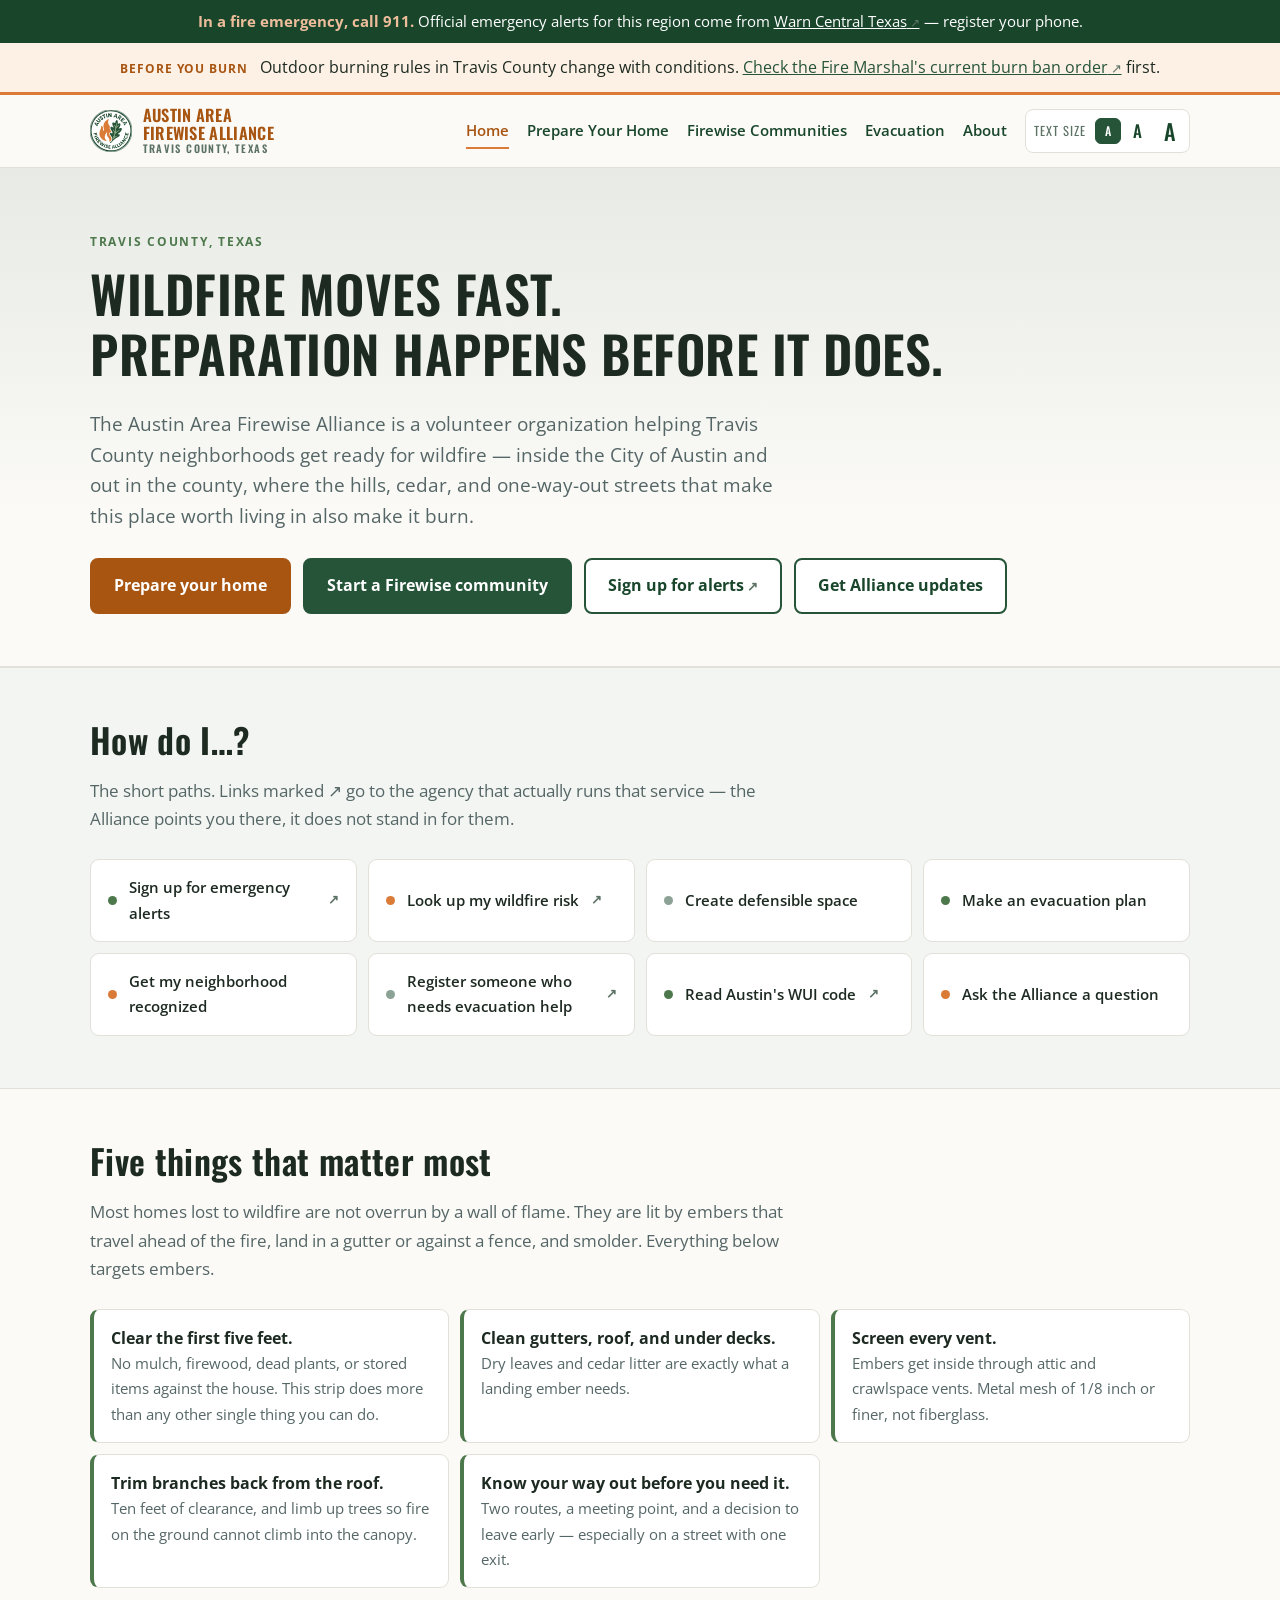
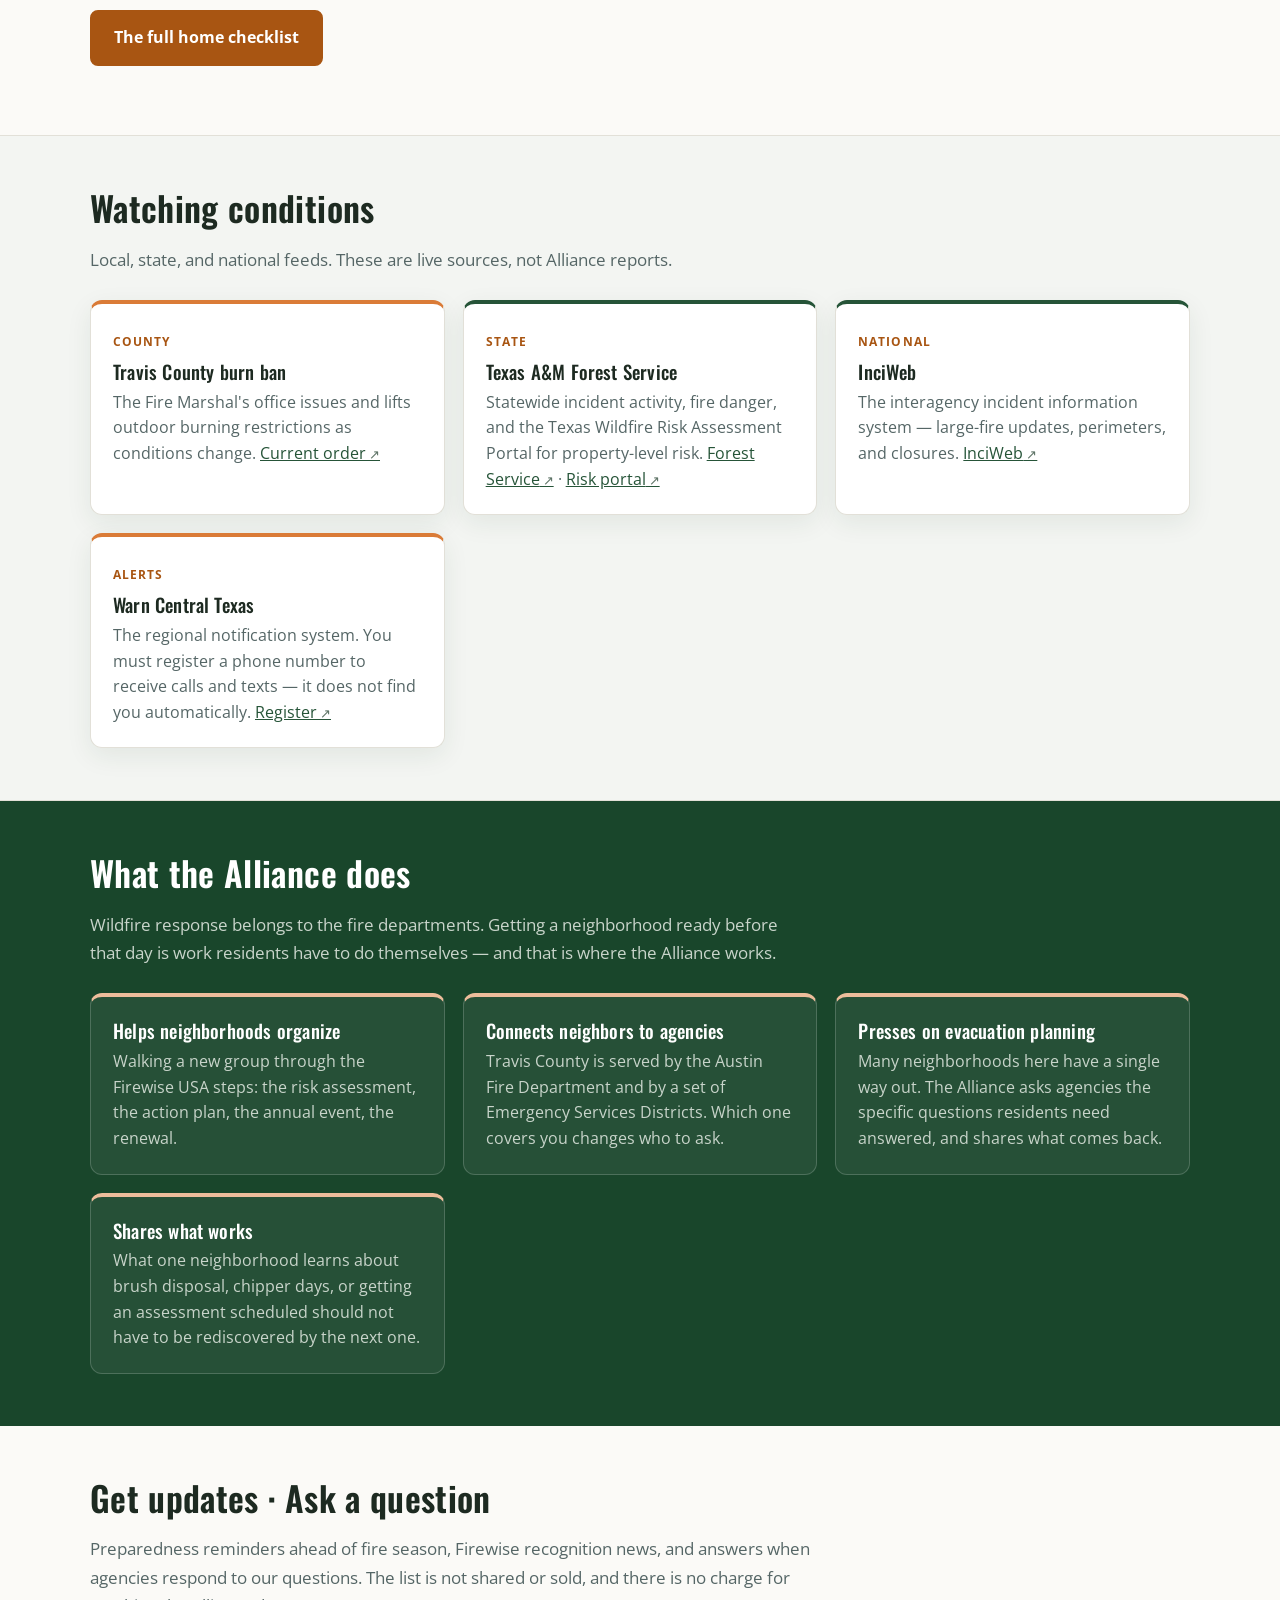
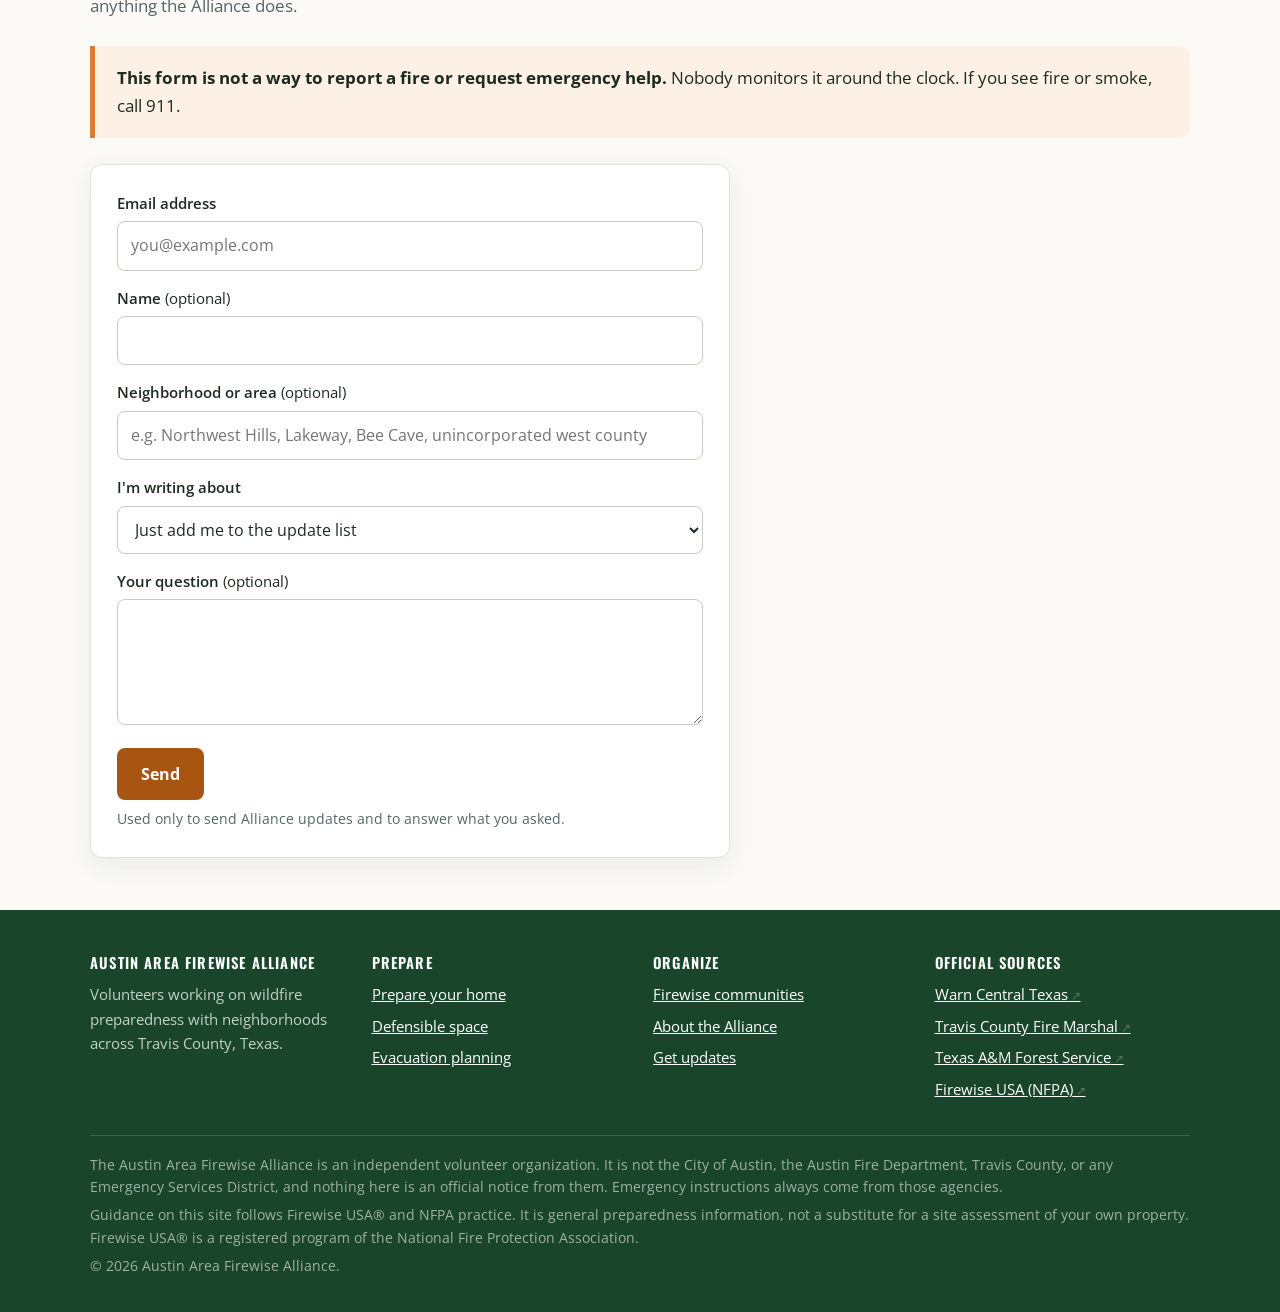
==== commit 716d4f17: "Label the text size control with a word instead of an "Aa" glyph "Aa" was the same letterform as the" ====
--- a/src/index.html
+++ b/src/index.html
@@ -72,7 +72,7 @@
             </nav>
 
             <div class="text-size" role="group" aria-label="Text size">
-                <span class="label" aria-hidden="true">Aa</span>
+                <span class="label" aria-hidden="true">Text size</span>
                 <button type="button" class="s1" data-scale="1" aria-pressed="true">A</button>
                 <button type="button" class="s2" data-scale="1.15" aria-pressed="false">A</button>
                 <button type="button" class="s3" data-scale="1.3" aria-pressed="false">A</button>
--- a/src/css/site.css
+++ b/src/css/site.css
@@ -251,7 +251,14 @@
    fiddling and every intermediate value is a layout we never checked.
 
    Each button shows its own effect — the letters are literally sized to what
-   they do — so the control explains itself without instructions. */
+   they do — so the control explains itself without instructions.
+
+   The label is a word, not an "Aa" glyph. "Aa" was the same letterform as the
+   buttons beside it, so the row read as four controls rather than a label plus
+   three. It is also the readers least fluent with the web who most need this
+   control, and they are the least likely to recognise ascending A's as a size
+   picker. Below 640px the label drops and the three A's stand alone, which is
+   the conventional pattern and needs the room more than it needs the word. */
 
 .text-size {
     display: flex;
@@ -265,10 +272,12 @@
 
 .text-size .label {
     font-family: Oswald, "Arial Narrow", sans-serif;
-    font-size: .8rem;
+    font-size: .78rem;
+    text-transform: uppercase;
+    letter-spacing: .08em;
     color: var(--sage-text);
-    padding: 0 5px 0 3px;
-    letter-spacing: .02em;
+    padding: 0 7px 0 5px;
+    white-space: nowrap;
 }
 
 .text-size button {
@@ -291,12 +300,15 @@
     color: #fff;
 }
 
-.text-size .s1 { font-size: .8rem; }
-.text-size .s2 { font-size: 1rem; }
-.text-size .s3 { font-size: 1.2rem; }
+.text-size button { padding: 6px 9px; }
+
+.text-size .s1 { font-size: .75rem; }
+.text-size .s2 { font-size: 1.06rem; }
+.text-size .s3 { font-size: 1.38rem; }
 
 @media (max-width: 640px) {
     .text-size { order: 3; }
+    .text-size .label { display: none; }
 }
 
 /* ---------- Buttons ---------- */
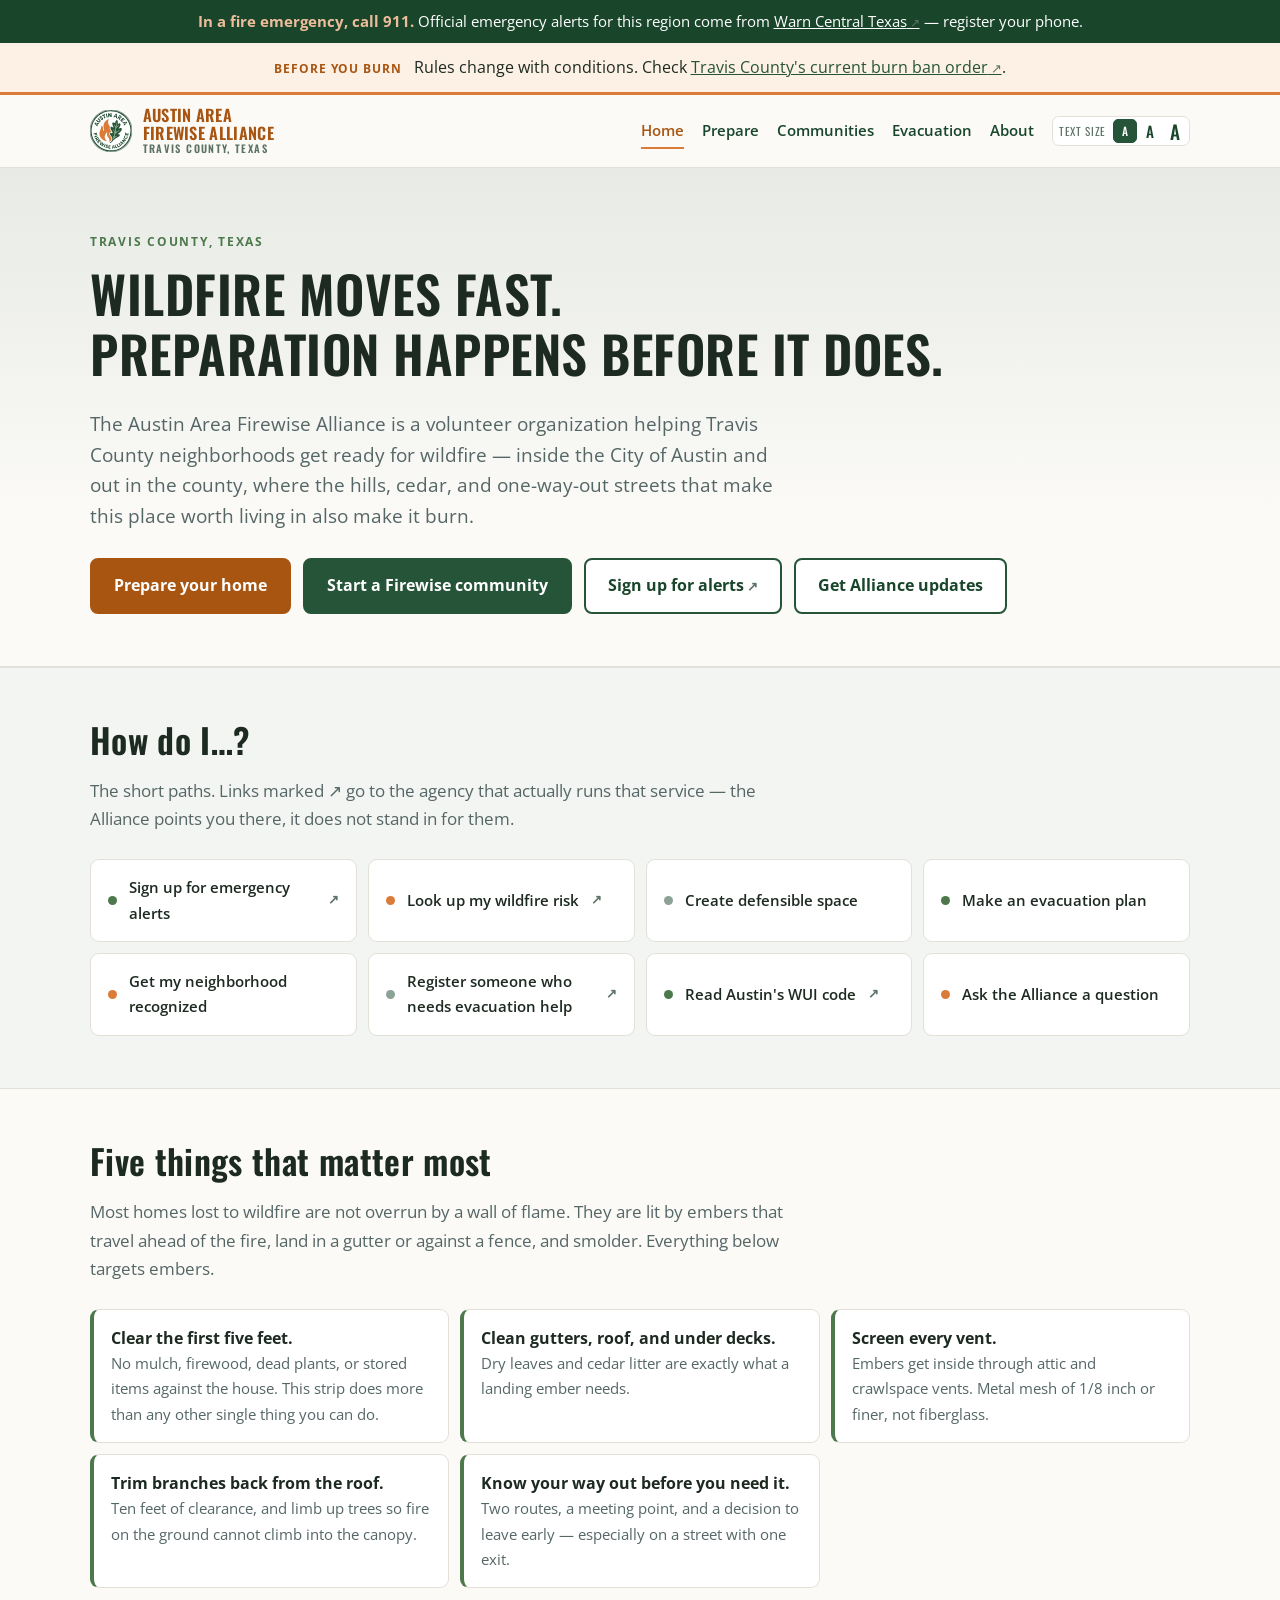
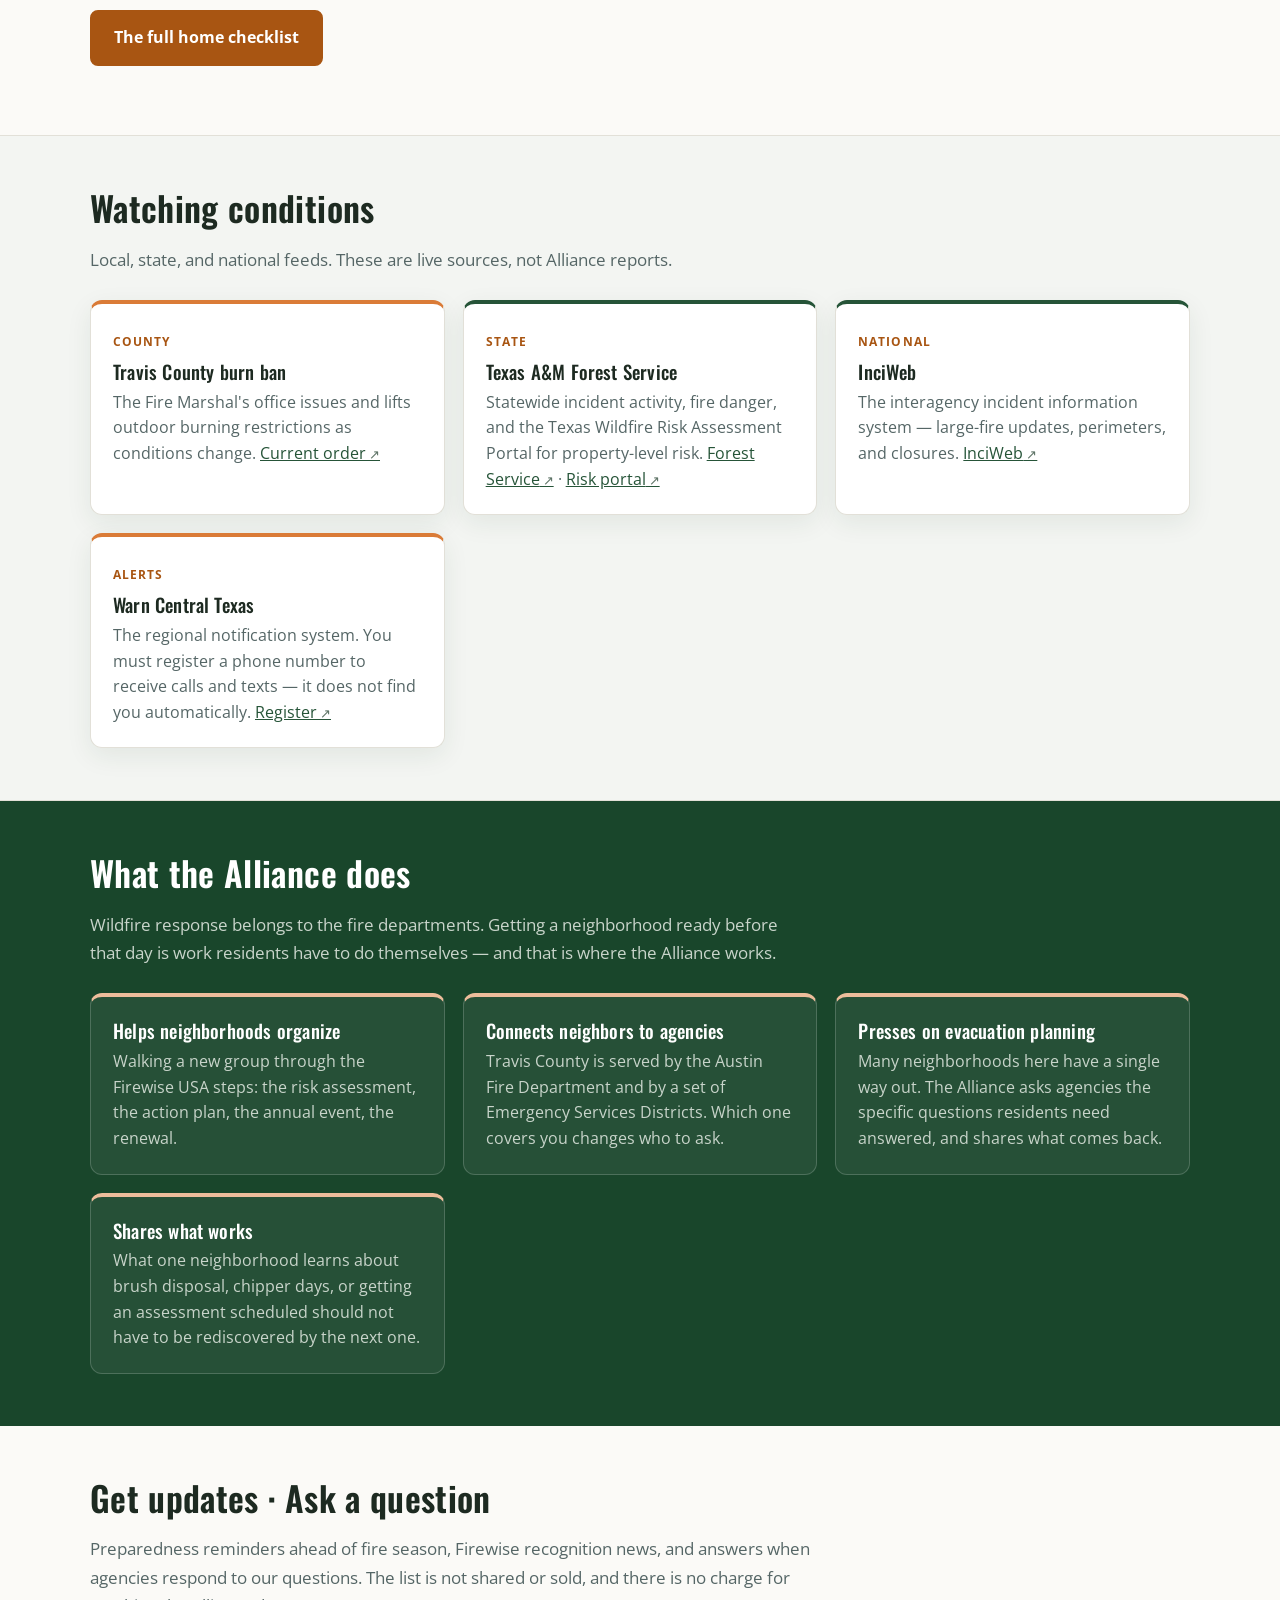
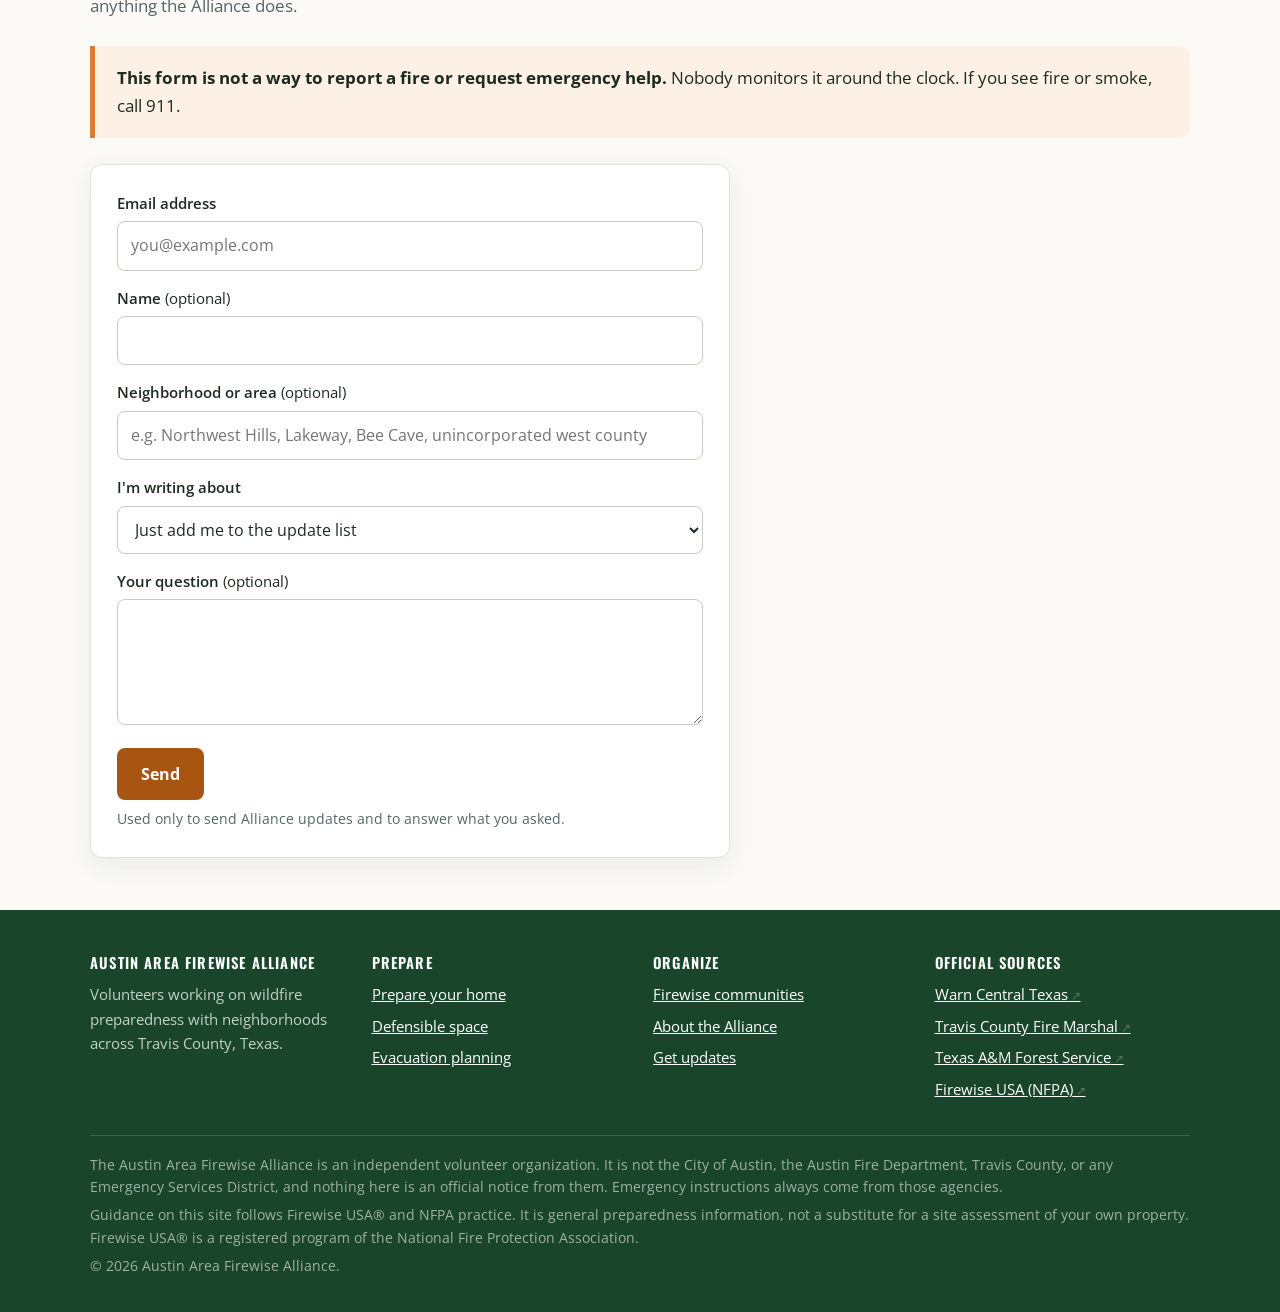
==== commit 86730cc1: "Cut the chrome above the fold on phones On a 375x812 phone, 457px of 812 was spent before any conten" ====
--- a/src/index.html
+++ b/src/index.html
@@ -48,9 +48,9 @@
         <div class="wrap">
             <span class="label">Before you burn</span>
             <span>
-                Outdoor burning rules in Travis County change with conditions.
-                <a class="ext" href="https://www.traviscountytx.gov/fire-marshal/burn-ban" rel="noopener">
-                    Check the Fire Marshal's current burn ban order</a> first.
+                Rules change with conditions. Check
+                <a class="ext" href="https://www.traviscountytx.gov/fire-marshal/burn-ban" rel="noopener">Travis
+                    County's current burn ban order</a>.
             </span>
         </div>
     </div>
@@ -65,8 +65,8 @@
             </a>
             <nav class="site-nav" aria-label="Main">
                 <a href="index.html" aria-current="page">Home</a>
-                <a href="prepare-your-home.html">Prepare Your Home</a>
-                <a href="firewise-communities.html">Firewise Communities</a>
+                <a href="prepare-your-home.html" aria-label="Prepare your home">Prepare</a>
+                <a href="firewise-communities.html">Communities</a>
                 <a href="evacuation.html">Evacuation</a>
                 <a href="about.html">About</a>
             </nav>
--- a/src/css/site.css
+++ b/src/css/site.css
@@ -263,20 +263,20 @@
 .text-size {
     display: flex;
     align-items: center;
-    gap: 2px;
+    gap: 1px;
     border: 1px solid var(--line);
-    border-radius: 8px;
-    padding: 3px;
+    border-radius: 7px;
+    padding: 2px;
     background: var(--card);
 }
 
 .text-size .label {
     font-family: Oswald, "Arial Narrow", sans-serif;
-    font-size: .78rem;
+    font-size: .7rem;
     text-transform: uppercase;
-    letter-spacing: .08em;
+    letter-spacing: .06em;
     color: var(--sage-text);
-    padding: 0 7px 0 5px;
+    padding: 0 6px 0 4px;
     white-space: nowrap;
 }
 
@@ -287,9 +287,20 @@
     color: var(--green-900);
     background: transparent;
     border: 1px solid transparent;
-    border-radius: 6px;
-    padding: 5px 8px;
+    border-radius: 5px;
     cursor: pointer;
+
+    /* 24x24 is the floor, not a starting point: WCAG 2.5.8 sets it as the
+       minimum target size, and this particular control exists for readers
+       who may also have less steady hands. Everything else here shrank;
+       the tap target did not. Padding is zero because the box is sized
+       directly — letting the three different font sizes set the box would
+       make three differently-sized targets. */
+    display: grid;
+    place-items: center;
+    min-width: 24px;
+    min-height: 24px;
+    padding: 0 3px;
 }
 
 .text-size button:hover { background: var(--sage-200); }
@@ -300,15 +311,19 @@
     color: #fff;
 }
 
-.text-size button { padding: 6px 9px; }
-
-.text-size .s1 { font-size: .75rem; }
-.text-size .s2 { font-size: 1.06rem; }
-.text-size .s3 { font-size: 1.38rem; }
+.text-size .s1 { font-size: .72rem; }
+.text-size .s2 { font-size: .95rem; }
+.text-size .s3 { font-size: 1.2rem; }
 
 @media (max-width: 640px) {
-    .text-size { order: 3; }
+    /* Sit beside the brand rather than below the nav. The nav takes the full
+       width and wraps to two lines on a phone, so a control placed after it
+       claims a third row of permanently-sticky height — about 44px that never
+       scrolls away. There is unused space to the right of the brand; put it
+       there. */
+    .text-size { order: 2; margin-left: auto; }
     .text-size .label { display: none; }
+    .site-nav { order: 3; }
 }
 
 /* ---------- Buttons ---------- */
@@ -689,9 +704,22 @@
 
 @media (max-width: 640px) {
     .site-header .wrap { min-height: 64px; padding-block: 10px; }
-    .site-nav { gap: 14px; width: 100%; margin-left: 0; }
-    .site-nav a { font-size: .88rem; }
+
+    /* Five items have to clear 335px of usable width on a 375px phone, and at
+       the desktop label lengths they need 438px — so the nav wrapped to a
+       second permanently-sticky row. "Prepare Your Home" drops to "Prepare"
+       here and the gap tightens; the accessible name on the link stays the
+       full phrase, so a screen reader still announces "Prepare your home".
+       (WCAG 2.5.3 is satisfied because the visible text is contained in it.) */
+    .site-nav { gap: 10px; width: 100%; margin-left: 0; }
+    .site-nav a { font-size: .85rem; }
+
     .brand img { height: 36px; }
+
+    /* The banner label sat on its own line, costing a full line of a
+       three-line block. Inline on a phone; the sentence carries the meaning. */
+    .conditions { font-size: .9rem; padding: 10px 16px; }
+    .conditions .wrap { gap: 6px; }
 }
 
 @media (prefers-reduced-motion: reduce) {
